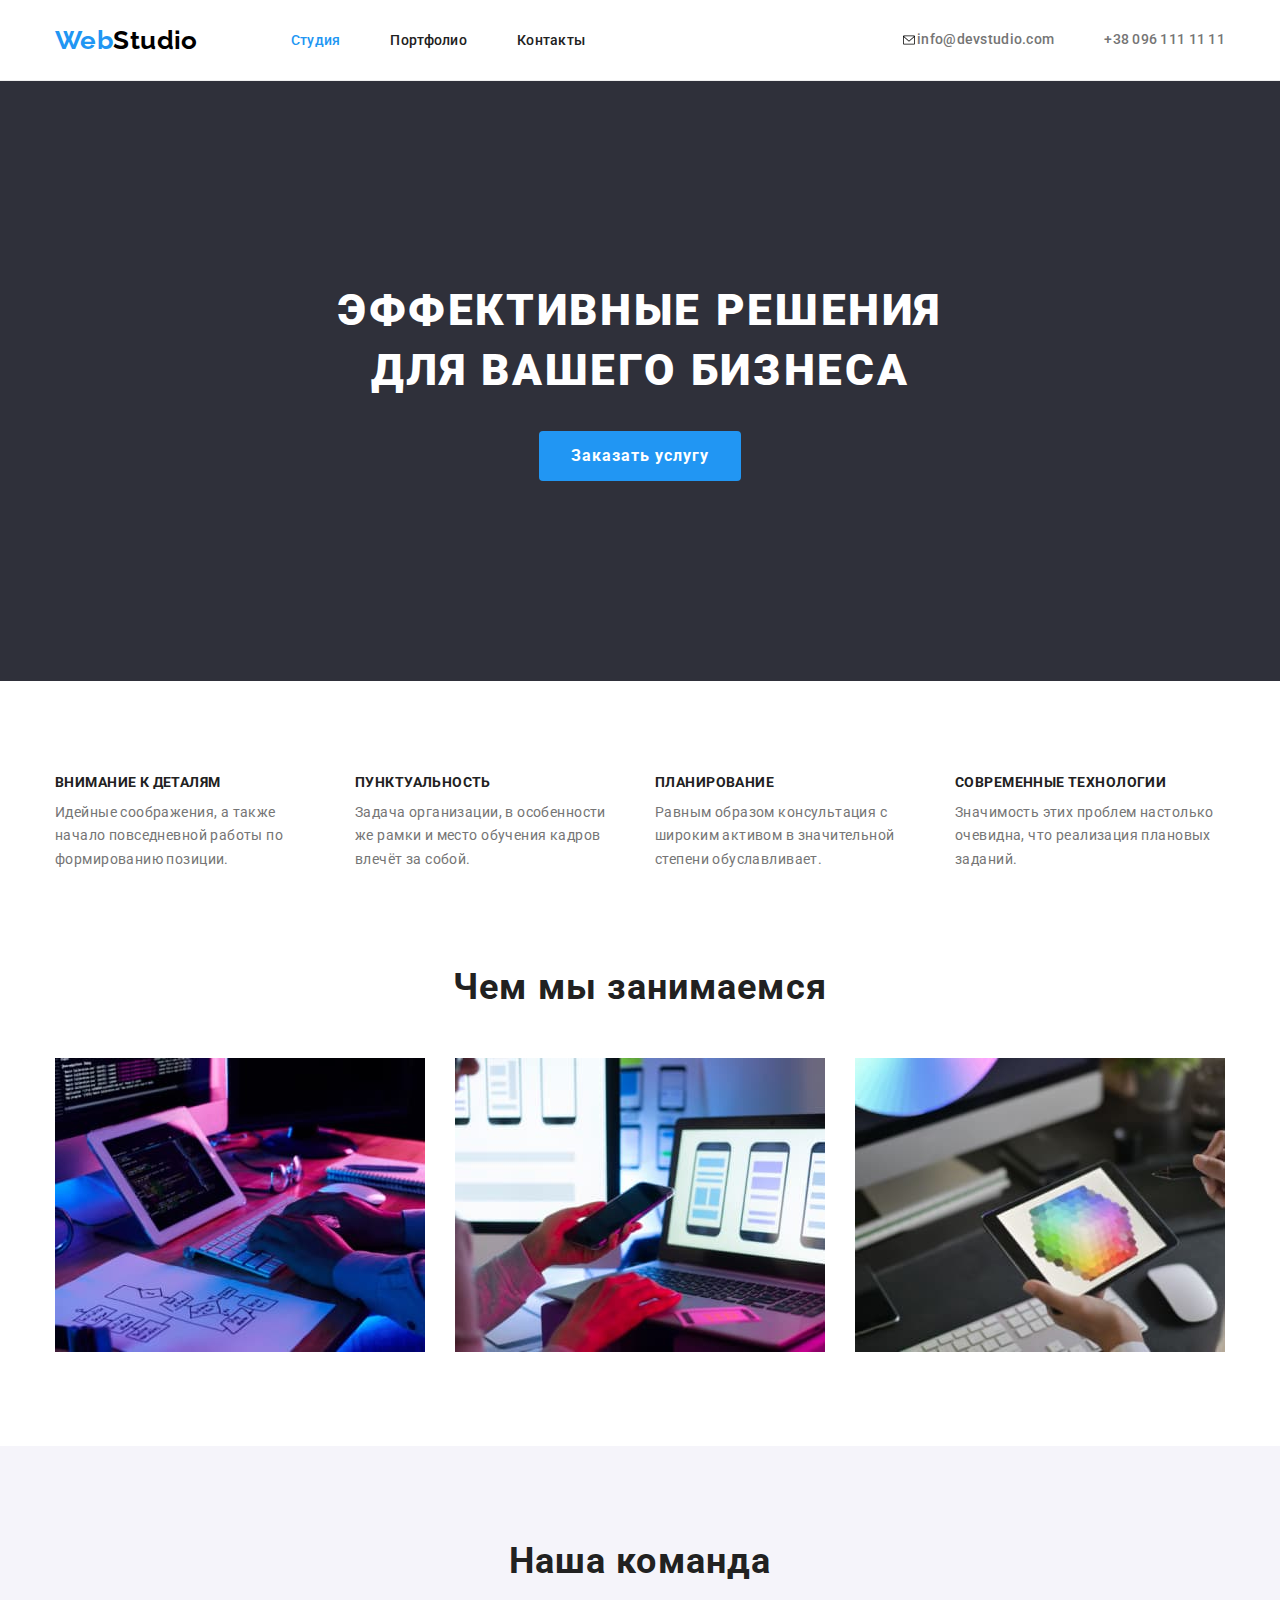
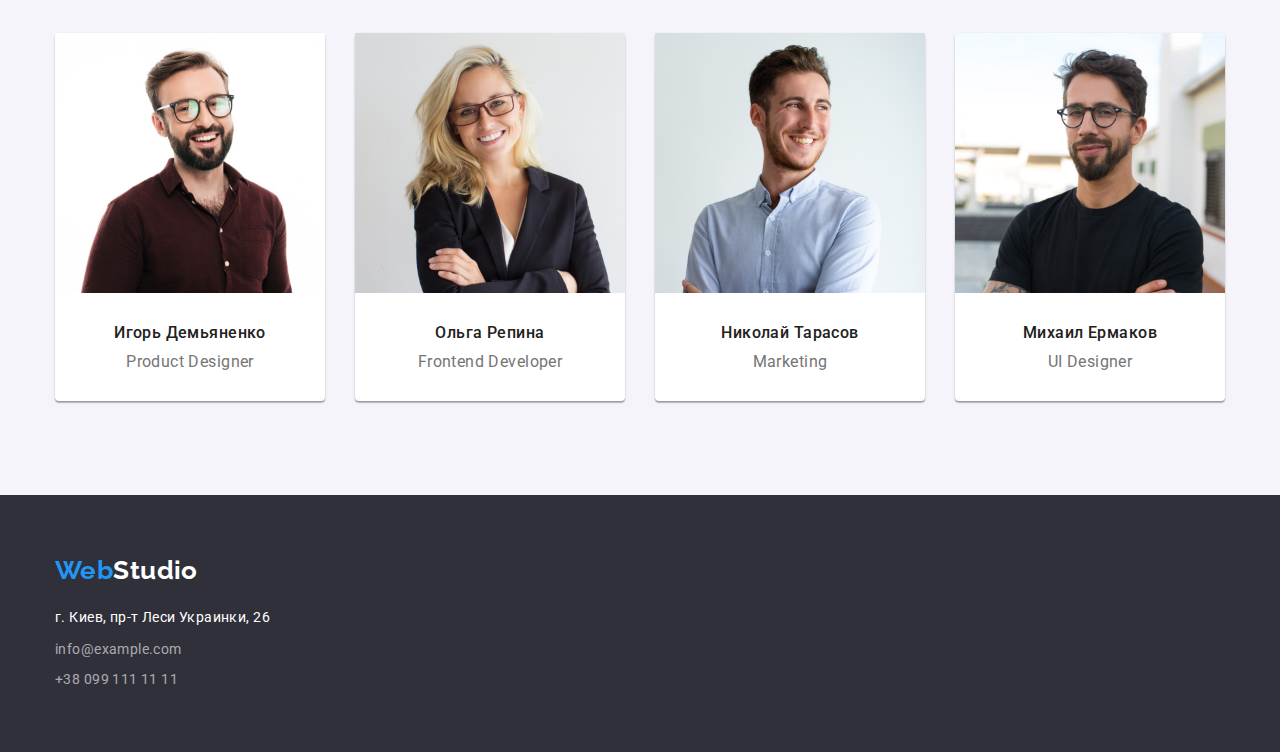
==== index.html @ db87e29a "upd sprite" ====
<!DOCTYPE html>

<!-- проверить бэкгр-колор героя - должен быть background: #C4C4C4; и оверлей перед картинкой background: rgba(47, 48, 58, 0.4); -->
<!-- TODO: features у антенны width: 70px; height: 70px; фон background: #F5F4FA; width: 270px; height: 120px; соскругленными краями border-radius: 4px; -->
<!-- TODO: выбрать методологию названий классов и поменятьих в соответствии -->
<!-- иконки центрировать как флексы -->
<!-- на ховер родителя иконка через каррент колор -->
<!-- outline-none для фокусных элементов и вместо этого тень. -->
<!-- для имжей в тумбах добавить видс и хейтс 100% и обжектфитКовер, а тумбам указывать высоту из макета -->
<!-- везде где есть width поменять на  max-width для отзывчивой верстки потом -->
<!-- если надо inline-block то юзай inline-flex -->
<!-- фон чаще всего это "имадж, норепит, кавер, центер" -->
<!-- Герою не нужен контейнет. только макс-видтх1600 -->
<!-- свг ставить через спрайт инлайн свг -->

<html lang="ru">
  <head>
    <meta charset="UTF-8" />
    <meta name="viewport" content="width=device-width, initial-scale=1.0" />
    <title>goit-markup-hw-04 Web Studio (Version 2.1)</title>

    <!-- Embeding fonts -->
    <link rel="preconnect" href="https://fonts.gstatic.com" />
    <link
      href="https://fonts.googleapis.com/css2?family=Raleway:wght@700&family=Roboto:wght@400;500;700;900&display=swap"
      rel="stylesheet"
    />

    <!--подключен сторонний нормалайз https://github.com/sindresorhus/modern-normalize/blob/main/modern-normalize.css -->
    <link rel="stylesheet" href="./css/modern-normalize.css" />

    <!-- Скрыт заголовок visually-hidden.css https://gist.github.com/luxplanjay/6f6936b1bba7afe006fa9317b07b6045 -->
    <link rel="stylesheet" href="./css/visually-hidden.css" />

    <!-- Тут файл для переменных цвета в основном... -->
    <!-- <link rel="stylesheet" href="./css/variables.css"> -->

    <!-- Основные стили -->
    <link rel="stylesheet" href="./css/styles.css" />
  </head>

  <body>
    <header>
      <div class="container">
        <nav class="nav">
          <a href="./index.html" lang="en" class="logo">
            Web<span class="logo-part">Studio</span>
          </a>
          <ul class="nav-list">
            <li class="nav-list-item">
              <a href="./index.html" class="nav-link current-page">Студия</a>
            </li>

            <li class="nav-list-item">
              <a href="./portfolio.html" class="nav-link">Портфолио</a>
            </li>

            <li class="nav-list-item">
              <a href="#contacts" class="nav-link">Контакты</a>
            </li>
          </ul>
        </nav>
        <address class="address-list">
          <a href="mailto:info@devstudio.com" lang="en" class="address-item">
            <svg class="address-icon">
              <use href="./images/sprite.svg#address-envelope"></use>
            </svg>
            info@devstudio.com
          </a>

          <a href="tel:+380961111111" class="address-item">
            +38 096 111 11 11
          </a>
        </address>
      </div>
    </header>

    <!-- <svg>
      <use href="./images/not-optimized/address-envelope.svg" width="20"></use>
    </svg> -->

    <main>
      <!--Hero section-->
      <section class="hero">
        <h1 class="hero-title uppercase">
          Эффективные решения<br />для вашего бизнеса
        </h1>
        <button class="button">Заказать услугу</button>
      </section>

      <!--features section-->
      <section class="features section">
        <div class="container">
          <!-- <div class="wrapper"> -->
          <h2 class="visually-hidden">Наши ценности</h2>
          <ul class="card-set">
            <li class="card">
              <h3 class="features-title uppercase">Внимание к деталям</h3>
              <p>
                Идейные соображения, а также начало повседневной работы по
                формированию позиции.
              </p>
            </li>

            <li class="card">
              <h3 class="features-title uppercase">Пунктуальность</h3>
              <p>
                Задача организации, в особенности же рамки и место обучения
                кадров влечёт за собой.
              </p>
            </li>

            <li class="card">
              <h3 class="features-title uppercase">Планирование</h3>
              <p>
                Равным образом консультация с широким активом в значительной
                степени обуславливает.
              </p>
            </li>

            <li class="card">
              <h3 class="features-title uppercase">Современные технологии</h3>
              <p>
                Значимость этих проблем настолько очевидна, что реализация
                плановых заданий.
              </p>
            </li>
          </ul>
          <!-- </div> -->
        </div>
      </section>
      <!-- About section -->
      <section class="about section">
        <div class="container">
          <h2 class="section-title">Чем мы занимаемся</h2>
          <ul class="card-set">
            <li class="about-card">
              <div class="card-thumb">
                <img
                  class="about-image"
                  src="./images/box-001.jpg"
                  alt="Десктопные приложения"
                  width="370"
                />
              </div>
            </li>

            <li class="about-card">
              <div class="card-thumb">
                <img
                  class="about-image"
                  src="./images/box-002.jpg"
                  alt="Мобильные приложения"
                  width="370"
                />
              </div>
            </li>

            <li class="about-card">
              <div class="card-thumb">
                <img
                  class="about-image"
                  src="./images/box-003.jpg"
                  alt="Дизайнерские решения"
                  width="370"
                />
              </div>
            </li>
          </ul>
        </div>
      </section>

      <!--team section-->
      <section class="team section">
        <div class="container">
          <h2 class="section-title">Наша команда</h2>
          <ul class="card-set">
            <li class="card-set-item">
              <a class="team-link" href="./card1.html">
                <div class="card-thumb">
                  <img
                    src="./images/card-001.jpg"
                    alt="Product Designer Игорь Демьяненко"
                    width="270"
                  />
                </div>
                <div class="card-content">
                  <h3 class="card-title">Игорь Демьяненко</h3>
                  <p class="card-item" lang="en">Product Designer</p>
                </div>
              </a>
            </li>

            <li class="card-set-item">
              <a class="team-link" href="./card2.html">
                <div class="card-thumb">
                  <img
                    src="./images/card-002.jpg"
                    alt="Frontend Developer Ольга Репина"
                    width="270"
                  />
                </div>
                <div class="card-content">
                  <h3 class="card-title">Ольга Репина</h3>
                  <p class="card-item" lang="en">Frontend Developer</p>
                </div>
              </a>
            </li>

            <li class="card-set-item">
              <a class="team-link" href="./card3.html">
                <div class="card-thumb">
                  <img
                    src="./images/card-003.jpg"
                    alt="Marketing Николай Тарасов"
                    width="270"
                  />
                </div>
                <div class="card-content">
                  <h3 class="card-title">Николай Тарасов</h3>
                  <p class="card-item" lang="en">Marketing</p>
                </div>
              </a>
            </li>

            <li class="card-set-item">
              <a class="team-link" href="./card4.html">
                <div class="card-thumb">
                  <img
                    src="./images/card-004.jpg"
                    alt="UI Designer Михаил Ермаков"
                    width="270"
                  />
                </div>
                <div class="card-content">
                  <h3 class="card-title">Михаил Ермаков</h3>
                  <p class="card-item" lang="en">UI Designer</p>
                </div>
              </a>
            </li>
          </ul>
        </div>
      </section>
    </main>

    <footer>
      <div class="container">
        <a href="./index.html" lang="en" class="logo">
          Web<span class="logo-part">Studio</span>
        </a>
        <address id="contacts" class="address-list">
          <a
            href="https://goo.gl/maps/3aquBBFfu6E2QgFt6"
            class="address-item map"
            rel="nofollow noopener noreferrer"
          >
            г. Киев, пр-т Леси Украинки, 26
          </a>

          <a href="mailto:info@example.com" lang="en" class="address-item"
            >info@example.com</a
          >
          <a href="tel:+380991111111" class="address-item">+38 099 111 11 11</a>
        </address>
      </div>
    </footer>
  </body>
</html>
---- css/visually-hidden.css ----
.visually-hidden {
  position: absolute;
  width: 1px;
  height: 1px;
  margin: -1px;
  border: 0;
  padding: 0;

  white-space: nowrap;
  clip-path: inset(100%);
  clip: rect(0 0 0 0);
  overflow: hidden;
}
---- css/styles.css ----
/* Variables */
:root {
  --accent-color: #2196f3; /* accent-color */
  --hover-background-color: #188ce8; /* bg hover for hero button */
  --secondary-color: #212121; /* text titles */
  --primary-color: #757575; /* primary-color text */
  --white-color: #ffffff; /* white-color for some text */
  --border-color: #ececec; /* border */
  --secondary-background-color: #f5f4fa; /* bg some buttons */
  --address-primary-color: rgba(255, 255, 255, 0.6); /* address-primary-color */
  --black-color: #000000; /* black-color */
  --primary-background-color: #2f303a; /* primary-background-color footer and hero */
  --card-set-gap: 30px; /* set-gap between cards for adaptive grid */
  --border-color: #eeeeee; /* Border-color for portfolio */
}

/* Transform text to uppercase */
.uppercase {
  text-transform: uppercase;
}

body {
  font-family: 'Roboto', sans-serif;
  font-weight: 400;
  font-size: 14px;
  line-height: 1.71;
  letter-spacing: 0.03em;
  background-color: var(--white-color);
  color: var(--primary-color);
}

.container {
  display: flex;
  width: 1200px; /* TODO: @width в будущем переделать под адаптив@ сделать "max-width: 1200px;" и пофиксить все что поплывет при изменении вьюпорта */
  padding-left: 15px;
  padding-right: 15px;
  margin-left: auto;
  margin-right: auto;

  /* outline: 2px dotted tomato; */
}

header .container {
  display: flex;
  align-items: center;
  justify-content: space-between;
}

header .nav {
  display: flex;
  align-items: center;
}

header {
  border-bottom: 1px solid var(--border-color);
}

/* reset margins for headings & paragraphs */
h1,
h2,
h3,
h4,
h5,
h6,
p,
ul {
  margin: 0;
  padding: 0;
}

/* adaptive grid */
.card-set {
  display: flex;
  flex-wrap: wrap;

  /* reset user agent styles */
  list-style: none;
  padding: 0;
  margin: 0;

  /* compensation for .card margins */
  margin-top: calc(-1 * var(--card-set-gap));
  margin-left: calc(-1 * var(--card-set-gap));
}

.card-set-item {
  flex-basis: calc(
    100% / 4 - var(--card-set-gap)
  ); /* "100% / 4" - where "4" is count of items in row, so every card will got 1/4 parrent width but - var(--card-set-gap)  */

  margin-top: var(--card-set-gap);
  margin-left: var(--card-set-gap);

  background-color: var(--white-color);

  /* width: 270px; */
}

/* Самая простая техника отзывчивых изображений card-thumb */
.card-thumb {
  display: block;
}

/* delletes indents for inline images */
img {
  display: block; /* убивает зазор в 1/4em строчного элемента картинки просто делая ее блочным */

  max-width: 100%;

  /* высоту для современных браузеров ставить тут не обязательно */
  height: auto;
}

.card-content {
  padding: 30px 32px;
  /* padding-bottom: 30px; */
  /* outline: 1px dotted tomato; */
}

/* Hero section */
.hero {
  display: flex;
  flex-direction: column;
  justify-content: center;
  align-items: center;

  background-color: var(--primary-background-color);
  color: var(--white-color);
}

.hero-title {
  margin-top: 200px;
  margin-bottom: 30px;

  font-weight: 900;
  font-size: 44px;
  line-height: 1.36;
  letter-spacing: 0.06em;

  /* margin-left: auto;
  margin-right: auto; */
  text-align: center;
}

.hero .button {
  display: block;

  /* margin-left: auto; */
  /* margin-right: auto; */
  margin-bottom: 200px;
  padding: 10px 32px;
  font-weight: 700;
  color: currentColor;
  font-size: 16px;
  line-height: 1.87;
  letter-spacing: 0.06em;
  background-color: var(--accent-color);
  border: none;
  text-align: center;
}

.button {
  font-weight: 500;
  color: var(--secondary-color);
  font-size: 16px;
  line-height: 1.62;
  letter-spacing: 0.03em;
  background-color: var(--secondary-background-color);
  border: none;
  padding: 6px 22px;
  border-radius: 4px;
  cursor: pointer;
}

.button:hover,
.button:focus {
  color: var(--white-color);
  background-color: var(--accent-color);
}

.hero .button:hover,
.hero .button:focus {
  background-color: var(--hover-background-color);
} /* end of Hero section */

/* Logo styles */
.logo {
  margin-right: 93px;
  font-family: 'Raleway', sans-serif;
  font-weight: 700;
  font-size: 26px;
  line-height: 1.19;

  /* letter-spacing: 0.03em; */
  color: var(--accent-color);
}

header .logo-part {
  color: var(--black-color);
}

/* nav */
.nav-list {
  display: flex;
}

.nav-list-item:not(.nav-list-item:last-child) {
  margin-right: 50px;
}

.nav-link {
  display: inline-block;
  padding-top: 32px;
  padding-bottom: 32px;

  /* font-size: 16px; */
  color: var(--secondary-color);
  font-weight: 500;
  line-height: 1.1428;
  letter-spacing: 0.02em;
}

.nav-link:hover,
.nav-link:focus {
  color: var(--accent-color);
}

.current-page {
  color: var(--accent-color);
}

.current-page:hover,
.current-page:focus {
  color: var(--hover-background-color);
}

.features-title {
  margin-bottom: 10px;
  font-size: 14px;
  line-height: 1.14;
  color: var(--secondary-color);
}

.section {
  padding-top: 94px;
  padding-bottom: 94px;
}

.section-title {
  margin-bottom: 50px;
  font-weight: 700;
  font-size: 36px;
  letter-spacing: 0.03em;
  line-height: 1.17;
  color: var(--secondary-color);
}

.team {
  background-color: var(--secondary-background-color);
}

.team .card-thumb {
  max-height: 260px;
}

.card {
  background-color: var(--white-color);
  max-width: 270px;
}

.portfolio .container {
  flex-direction: column;
}

.portfolio-item {
  background-color: var(--white-color);

  /* width: 370px; */
  flex-basis: calc(100% / 3 - var(--card-set-gap));

  margin-top: var(--card-set-gap);
  margin-left: var(--card-set-gap);

  /* border: 1px solid var(--border-color); */
}

.portfolio-title {
  margin-bottom: 4px;
  font-weight: 700;
  font-size: 18px;
  letter-spacing: 0.06em;
  line-height: 2;
  color: var(--secondary-color);
}

.portfolio-type {
  font-size: 16px;
  line-height: 1.875;
}

.portfolio-text {
  padding: 20px 24px;

  border-bottom: 1px solid var(--border-color);
  border-left: 1px solid var(--border-color);
  border-right: 1px solid var(--border-color);
}

.portfolio .card-thumb {
  max-height: 294px;
}

.team-link {
  /* padding-bottom: 30px; */

  display: block;
  box-shadow: 0px 1px 3px rgba(0, 0, 0, 0.12), 0px 1px 1px rgba(0, 0, 0, 0.14),
    0px 2px 1px rgba(0, 0, 0, 0.2);
  border-radius: 4px;
  text-align: center;
}

/* .team-link:hover,
.team-link:focus {
  box-shadow: 0px 1px 3px rgba(33, 150, 243, 0.12),
    0px 1px 1px rgba(33, 150, 243, 0.14), 0px 2px 1px rgba(33, 150, 243, 0.2);
} */

.card-title {
  /* margin-top: 30px; */

  color: var(--secondary-color);
  font-weight: 500;
  font-size: 16px;
  line-height: 1.19;
}

/* .team .card {

} */

.card-item {
  margin-top: 10px;

  color: var(--primary-color);
  font-size: 16px;
  line-height: 1.19;
} /* end of main section */

footer .logo-part {
  color: var(--white-color);
} /* end of Logo styles */

footer .logo {
  margin-right: 0;
  margin-bottom: 20px;
}

footer {
  padding-top: 60px;
  padding-bottom: 60px;
  background-color: var(--primary-background-color);
}

footer > .container {
  display: flex;
  flex-direction: column;
  justify-content: flex-start;
  align-items: flex-start;
}

footer .address-item {
  margin-right: 0;
  color: var(--address-primary-color);
  font-weight: 400;
  line-height: 1.71;
  letter-spacing: 0.03em;
}

footer .address-item:not(:last-child, .map) {
  margin-bottom: 6px;

  /* background-color: red; */
}

footer .address-list {
  flex-direction: column;
}

.address-item.map {
  margin-bottom: 9px;
  color: var(--white-color);
}

.address-item {
  display: flex;
  font-weight: 500;
  font-size: 14px;
  line-height: 1.14;
  letter-spacing: 0.02em;
  color: var(--primary-color);
  margin-right: 50px;
  align-items: center;
}

.address-item:last-child {
  margin-right: 0;
}

.address-item:hover,
.address-item:focus {
  color: var(--accent-color);
}

.address-list {
  display: flex;
  justify-content: flex-start;
  align-items: flex-start;
}

.address-icon {
  height: 12px;
  width: 16px;
}

/* header .address-item::before {
  content: '';
  width: 10px;
  height: 10px;
  margin-right: 1px;
  justify-content: center;
  align-items: center;
  text-align: center;
  background-color: currentColor;
} */

.about.section {
  padding-top: 0;
}

.about > .container {
  display: flex;
  flex-direction: column;
  justify-content: flex-start;
  align-items: center;
}

.about-card {
  flex-basis: calc(100% / 3 - var(--card-set-gap));

  margin-top: var(--card-set-gap);
  margin-left: var(--card-set-gap);
}

.about .card-thumb {
  max-height: 294px;
}

.team > .container {
  display: flex;
  flex-direction: column;
  justify-content: flex-start;
  align-items: center;
}

.filter-set {
  display: flex;

  /* margin-left: auto;
  margin-right: auto; */
  justify-content: center;
  margin-bottom: 50px;
}

.filter-item:not(:last-child) {
  margin-right: 8px;

  /* flex-basis: calc(100% / 3 - var(--card-set-gap));

  margin-top: var(--card-set-gap);
  margin-left: var(--card-set-gap); */
}

/* .wrapper {
  display: flex;
  margin-left: auto;
  margin-right: auto;
  justify-content: center;
  align-items: center;
  outline: 1px solid teal;
} */

.features .card {
  flex-basis: calc(100% / 4 - var(--card-set-gap));

  margin-top: var(--card-set-gap);
  margin-left: var(--card-set-gap);
}
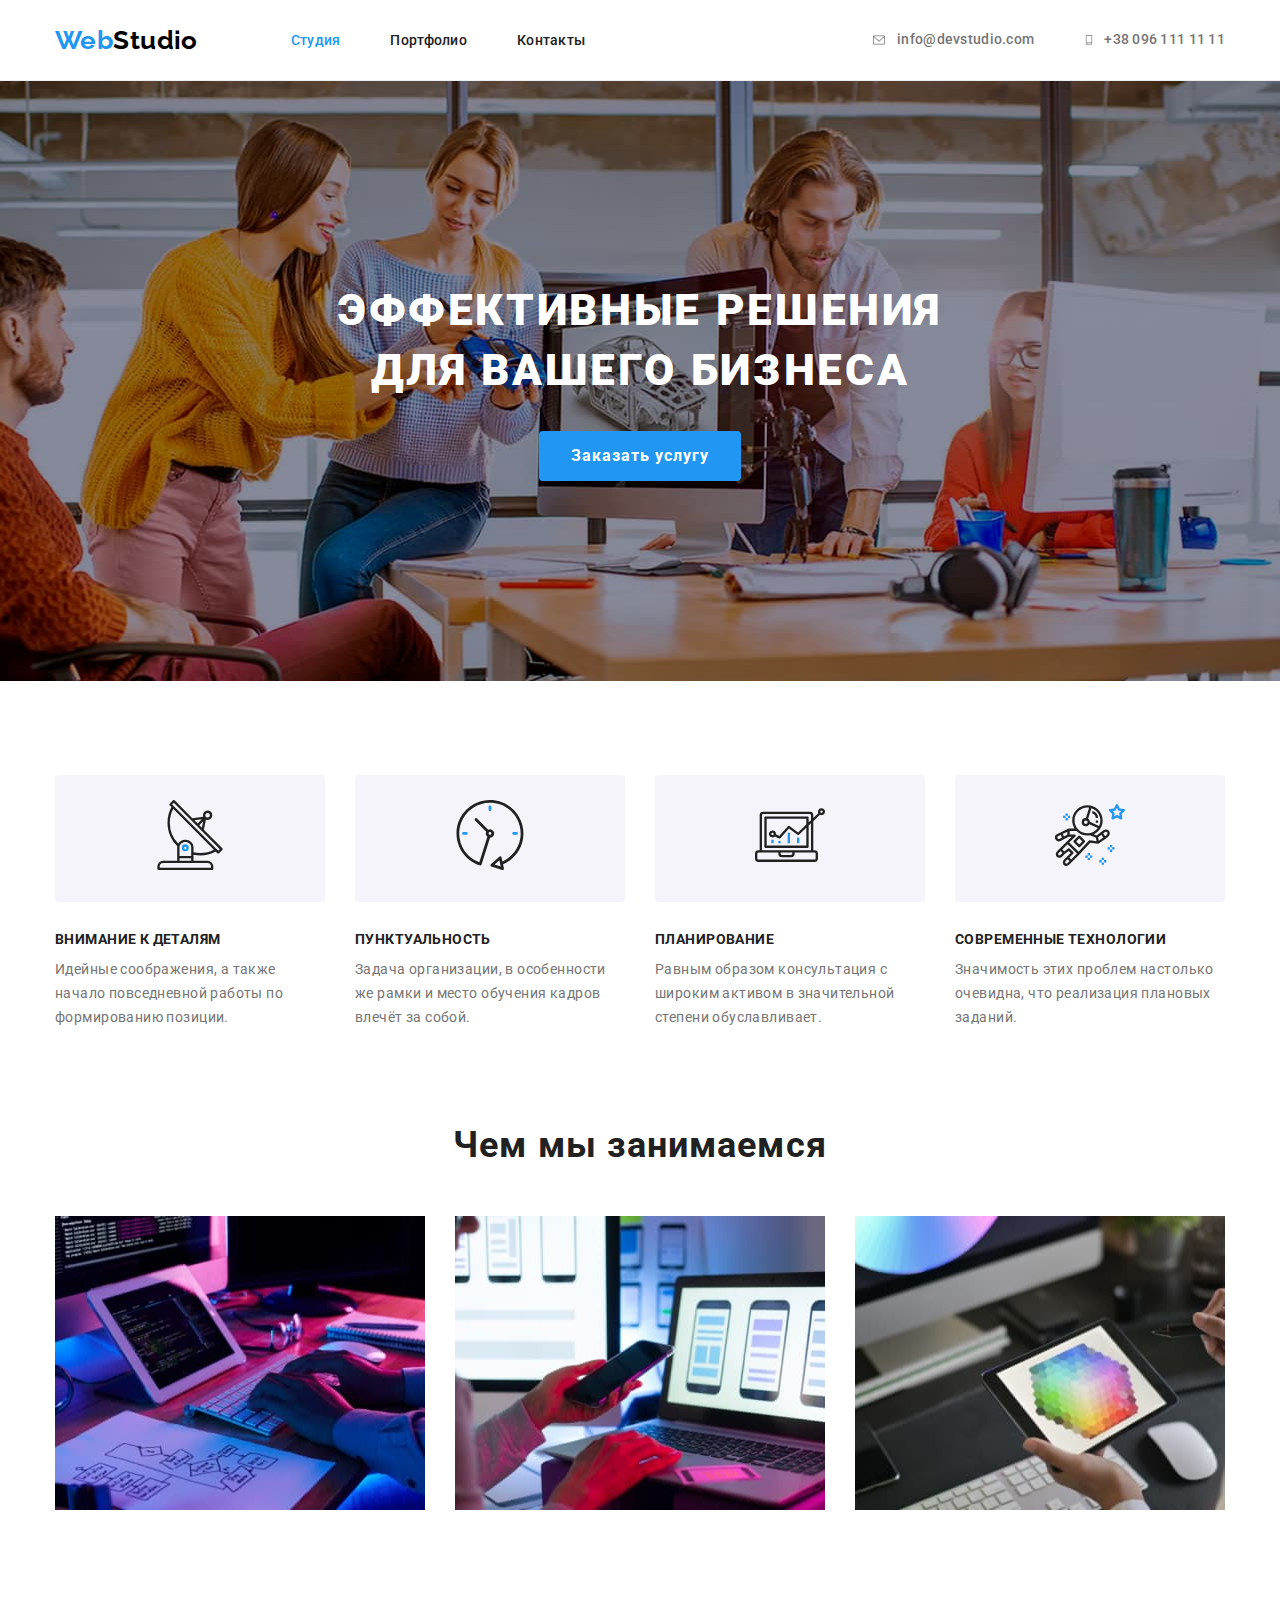
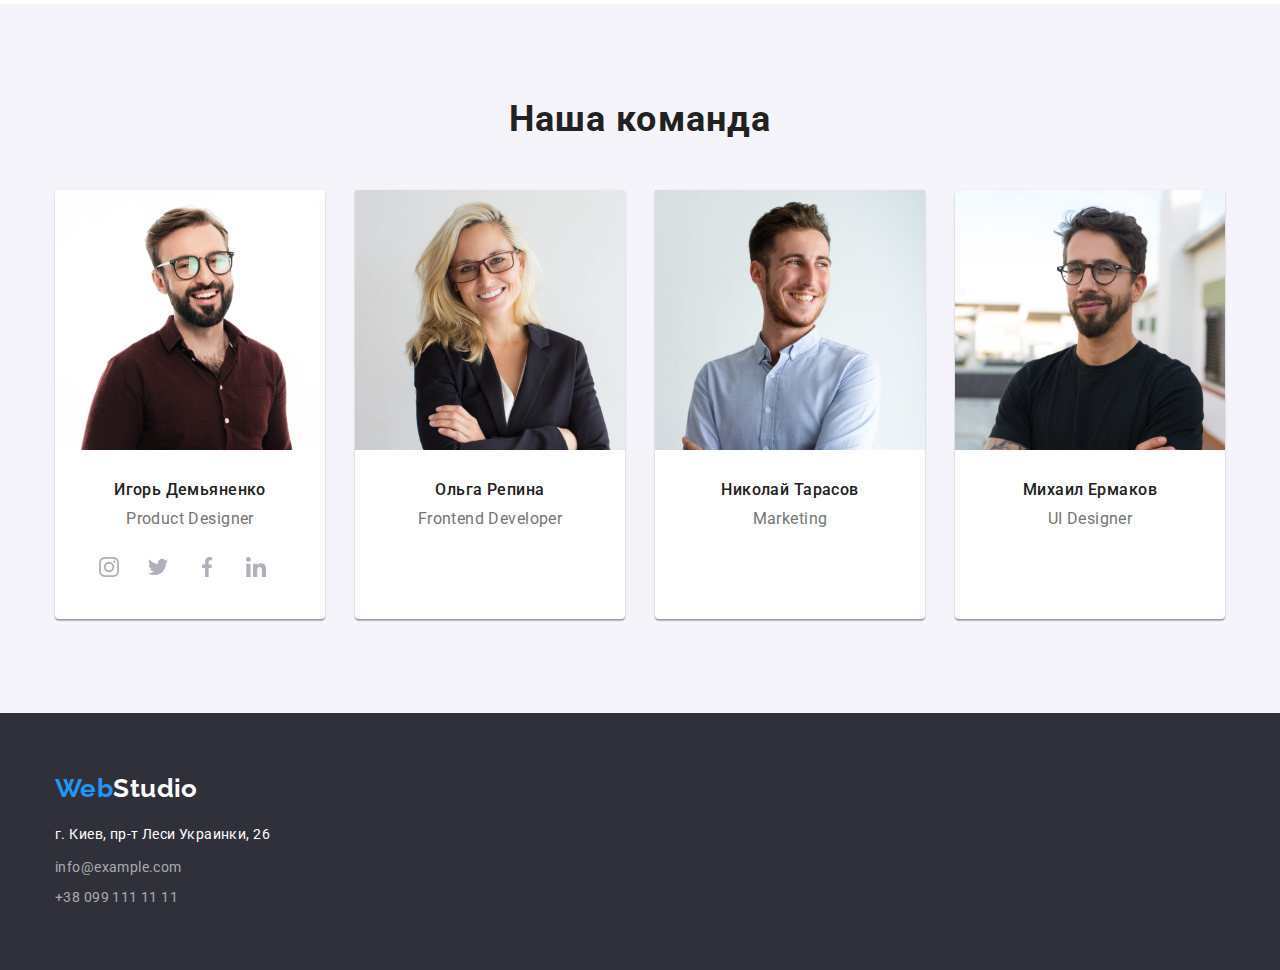
==== commit aea05d28: "working on socials..." ====
--- a/index.html
+++ b/index.html
@@ -62,13 +62,17 @@
         </nav>
         <address class="address-list">
           <a href="mailto:info@devstudio.com" lang="en" class="address-item">
-            <svg class="address-icon">
+            <svg class="address-icon" height="12" width="16">
               <use href="./images/sprite.svg#address-envelope"></use>
             </svg>
             info@devstudio.com
           </a>
 
           <a href="tel:+380961111111" class="address-item">
+            <!-- TODO: fix this -->
+            <svg class="address-icon" height="16" width="10">
+              <use href="./images/sprite.svg#address-smartphone"></use>
+            </svg>
             +38 096 111 11 11
           </a>
         </address>
@@ -95,6 +99,11 @@
           <h2 class="visually-hidden">Наши ценности</h2>
           <ul class="card-set">
             <li class="card">
+              <div class="card-thumb">
+                <svg class="features-icon" height="70" width="70">
+                  <use href="./images/sprite.svg#features-antenna-1"></use>
+                </svg>
+              </div>
               <h3 class="features-title uppercase">Внимание к деталям</h3>
               <p>
                 Идейные соображения, а также начало повседневной работы по
@@ -103,6 +112,11 @@
             </li>
 
             <li class="card">
+              <div class="card-thumb">
+                <svg class="features-icon" height="70" width="70">
+                  <use href="./images/sprite.svg#features-clock-2"></use>
+                </svg>
+              </div>
               <h3 class="features-title uppercase">Пунктуальность</h3>
               <p>
                 Задача организации, в особенности же рамки и место обучения
@@ -111,6 +125,11 @@
             </li>
 
             <li class="card">
+              <div class="card-thumb">
+                <svg class="features-icon" height="70" width="70">
+                  <use href="./images/sprite.svg#features-diagram-3"></use>
+                </svg>
+              </div>
               <h3 class="features-title uppercase">Планирование</h3>
               <p>
                 Равным образом консультация с широким активом в значительной
@@ -119,6 +138,11 @@
             </li>
 
             <li class="card">
+              <div class="card-thumb">
+                <svg class="features-icon" height="70" width="70">
+                  <use href="./images/sprite.svg#features-astronaut-4"></use>
+                </svg>
+              </div>
               <h3 class="features-title uppercase">Современные технологии</h3>
               <p>
                 Значимость этих проблем настолько очевидна, что реализация
@@ -176,19 +200,56 @@
           <h2 class="section-title">Наша команда</h2>
           <ul class="card-set">
             <li class="card-set-item">
-              <a class="team-link" href="./card1.html">
-                <div class="card-thumb">
-                  <img
-                    src="./images/card-001.jpg"
-                    alt="Product Designer Игорь Демьяненко"
-                    width="270"
-                  />
-                </div>
-                <div class="card-content">
-                  <h3 class="card-title">Игорь Демьяненко</h3>
-                  <p class="card-item" lang="en">Product Designer</p>
-                </div>
-              </a>
+              <div class="card-thumb">
+                <img
+                  src="./images/card-001.jpg"
+                  alt="Product Designer Игорь Демьяненко"
+                  width="270"
+                />
+              </div>
+              <div class="card-content">
+                <h3 class="card-title">Игорь Демьяненко</h3>
+                <p class="card-item" lang="en">Product Designer</p>
+                <ul class="social-links">
+                  <li class="social-links-item">
+                    <a class="social-link instagram" href="#">
+                      <svg class="features-icon" height="20" width="20">
+                        <use
+                          href="./images/sprite.svg#social-instagram-1"
+                        ></use>
+                      </svg>
+                    </a>
+                  </li>
+
+                  <li class="social-links-item">
+                    <a class="social-link twitter" href="#">
+                      <svg class="features-icon" height="20" width="20">
+                        <use href="./images/sprite.svg#social-twitter-2"></use>
+                      </svg>
+                    </a>
+                  </li>
+
+                  <li class="social-links-item">
+                    <a class="social-link facebook" href="#">
+                      <svg class="features-icon" height="20" width="20">
+                        <use href="./images/sprite.svg#social-facebook-3"></use>
+                      </svg>
+                    </a>
+                  </li>
+
+                  <li class="social-links-item">
+                    <a class="social-link linkedin" href="#">
+                      <svg class="features-icon" height="20" width="20">
+                        <use href="./images/sprite.svg#social-linkedin-4"></use>
+                      </svg>
+                    </a>
+                  </li>
+
+                  <li class=""></li>
+                  <li class=""></li>
+                  <li class=""></li>
+                </ul>
+              </div>
             </li>
 
             <li class="card-set-item">
--- a/css/styles.css
+++ b/css/styles.css
@@ -12,6 +12,7 @@
   --primary-background-color: #2f303a; /* primary-background-color footer and hero */
   --card-set-gap: 30px; /* set-gap between cards for adaptive grid */
   --border-color: #eeeeee; /* Border-color for portfolio */
+  --social-link-color: #afb1b8; /* social-link color */
 }
 
 /* Transform text to uppercase */
@@ -91,6 +92,11 @@
   margin-top: var(--card-set-gap);
   margin-left: var(--card-set-gap);
 
+  box-shadow: 0px 1px 3px rgba(0, 0, 0, 0.12), 0px 1px 1px rgba(0, 0, 0, 0.14),
+    0px 2px 1px rgba(0, 0, 0, 0.2);
+  border-radius: 4px;
+  text-align: center;
+
   background-color: var(--white-color);
 
   /* width: 270px; */
@@ -113,6 +119,8 @@
 
 .card-content {
   padding: 30px 32px;
+  text-align: center;
+
   /* padding-bottom: 30px; */
   /* outline: 1px dotted tomato; */
 }
@@ -124,7 +132,18 @@
   justify-content: center;
   align-items: center;
 
+  /* width: 1600px; */
+
+  max-width: 1600px;
+  margin-left: auto;
+  margin-right: auto;
+
   background-color: var(--primary-background-color);
+  background-image: url(../images/hero.jpg);
+  background-repeat: no-repeat;
+  background-size: cover;
+  background-position: center;
+
   color: var(--white-color);
 }
 
@@ -310,22 +329,6 @@
   max-height: 294px;
 }
 
-.team-link {
-  /* padding-bottom: 30px; */
-
-  display: block;
-  box-shadow: 0px 1px 3px rgba(0, 0, 0, 0.12), 0px 1px 1px rgba(0, 0, 0, 0.14),
-    0px 2px 1px rgba(0, 0, 0, 0.2);
-  border-radius: 4px;
-  text-align: center;
-}
-
-/* .team-link:hover,
-.team-link:focus {
-  box-shadow: 0px 1px 3px rgba(33, 150, 243, 0.12),
-    0px 1px 1px rgba(33, 150, 243, 0.14), 0px 2px 1px rgba(33, 150, 243, 0.2);
-} */
-
 .card-title {
   /* margin-top: 30px; */
 
@@ -418,9 +421,10 @@
   align-items: flex-start;
 }
 
+/* TODO: fix this */
 .address-icon {
-  height: 12px;
-  width: 16px;
+  margin-right: 10px;
+  fill: currentColor;
 }
 
 /* header .address-item::before {
@@ -496,3 +500,34 @@
   margin-top: var(--card-set-gap);
   margin-left: var(--card-set-gap);
 }
+
+.features .card-thumb {
+  margin-bottom: 30px;
+  padding: 25px 100px;
+  text-align: center;
+
+  border-radius: 4px;
+  background-color: var(--secondary-background-color);
+}
+
+.social-links {
+  display: flex;
+  margin-top: 16px;
+  justify-content: space-between;
+}
+
+.social-link {
+  display: flex;
+  width: 44px;
+  height: 44px;
+  justify-content: center;
+  align-items: center;
+  border-radius: 50%;
+  fill: var(--social-link-color);
+}
+
+.social-link:hover,
+.social-link:focus {
+  background-color: var(--accent-color);
+  fill: var(--white-color);
+}
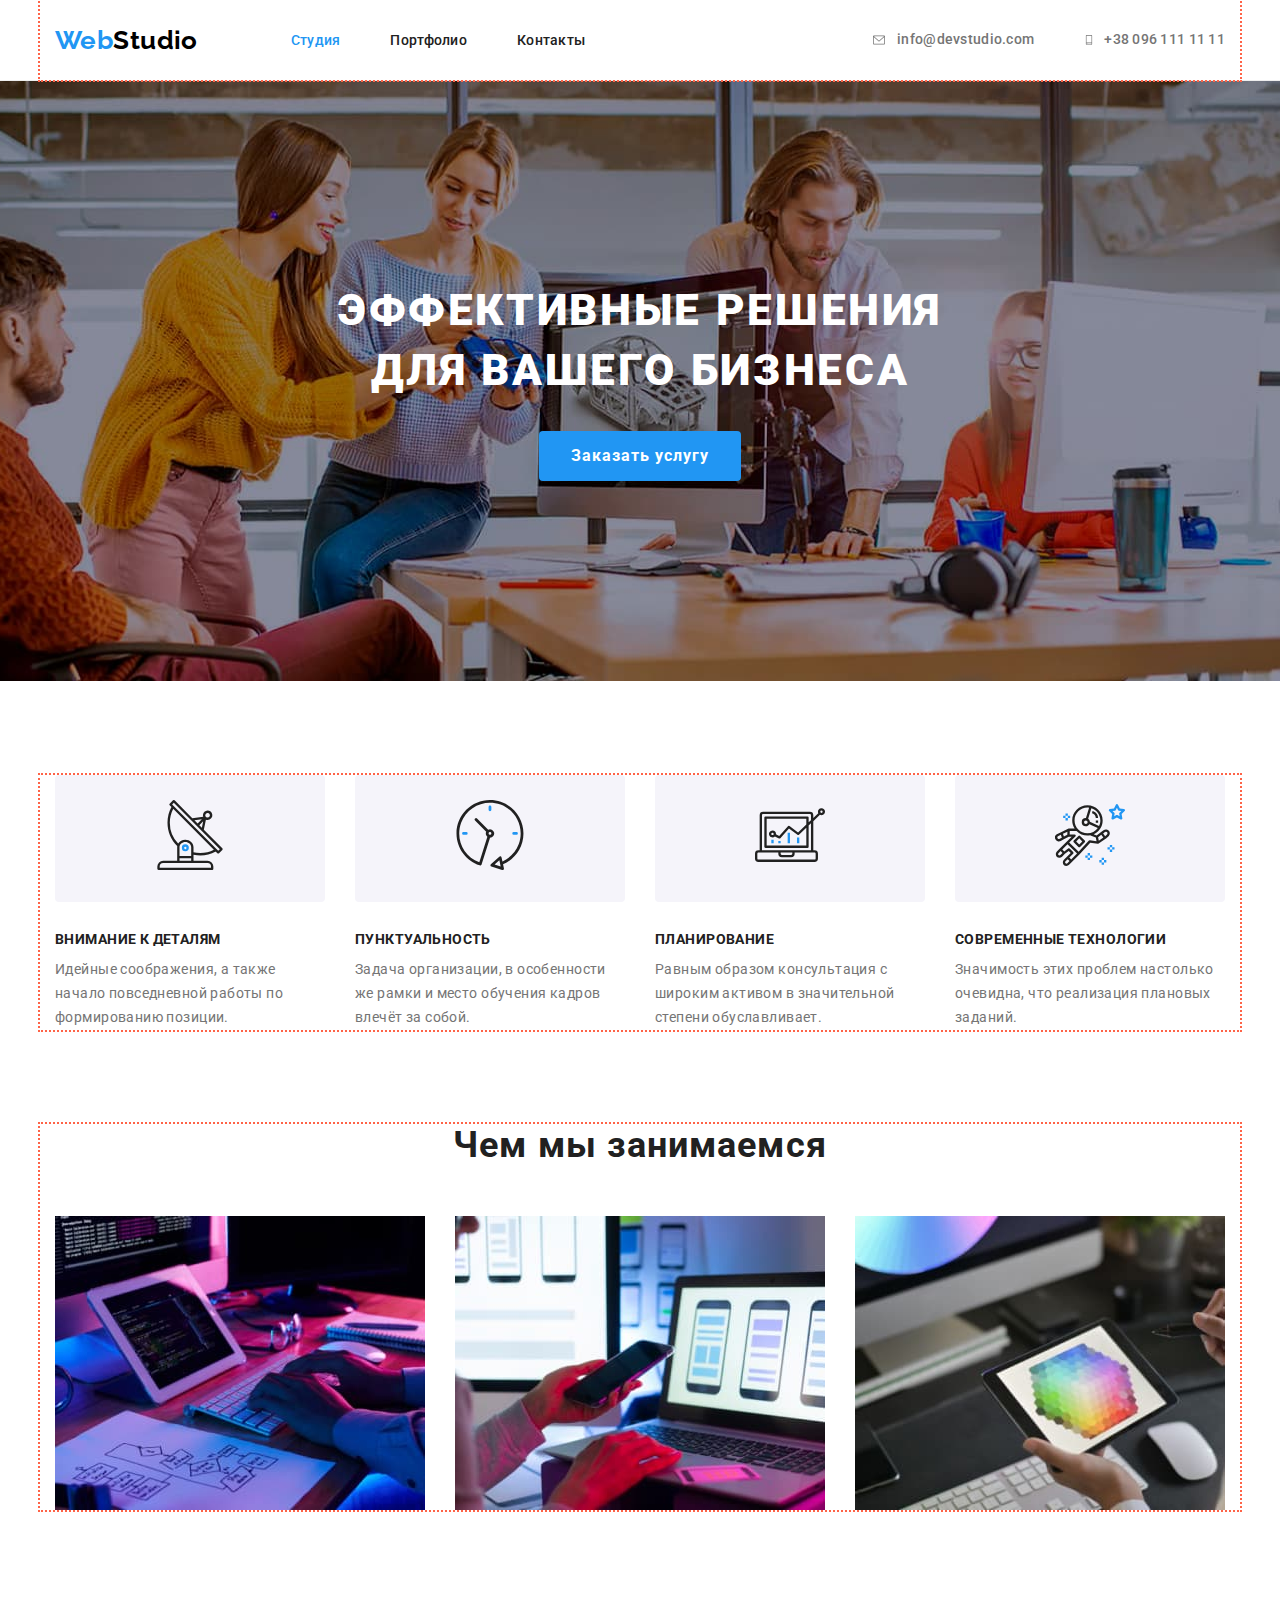
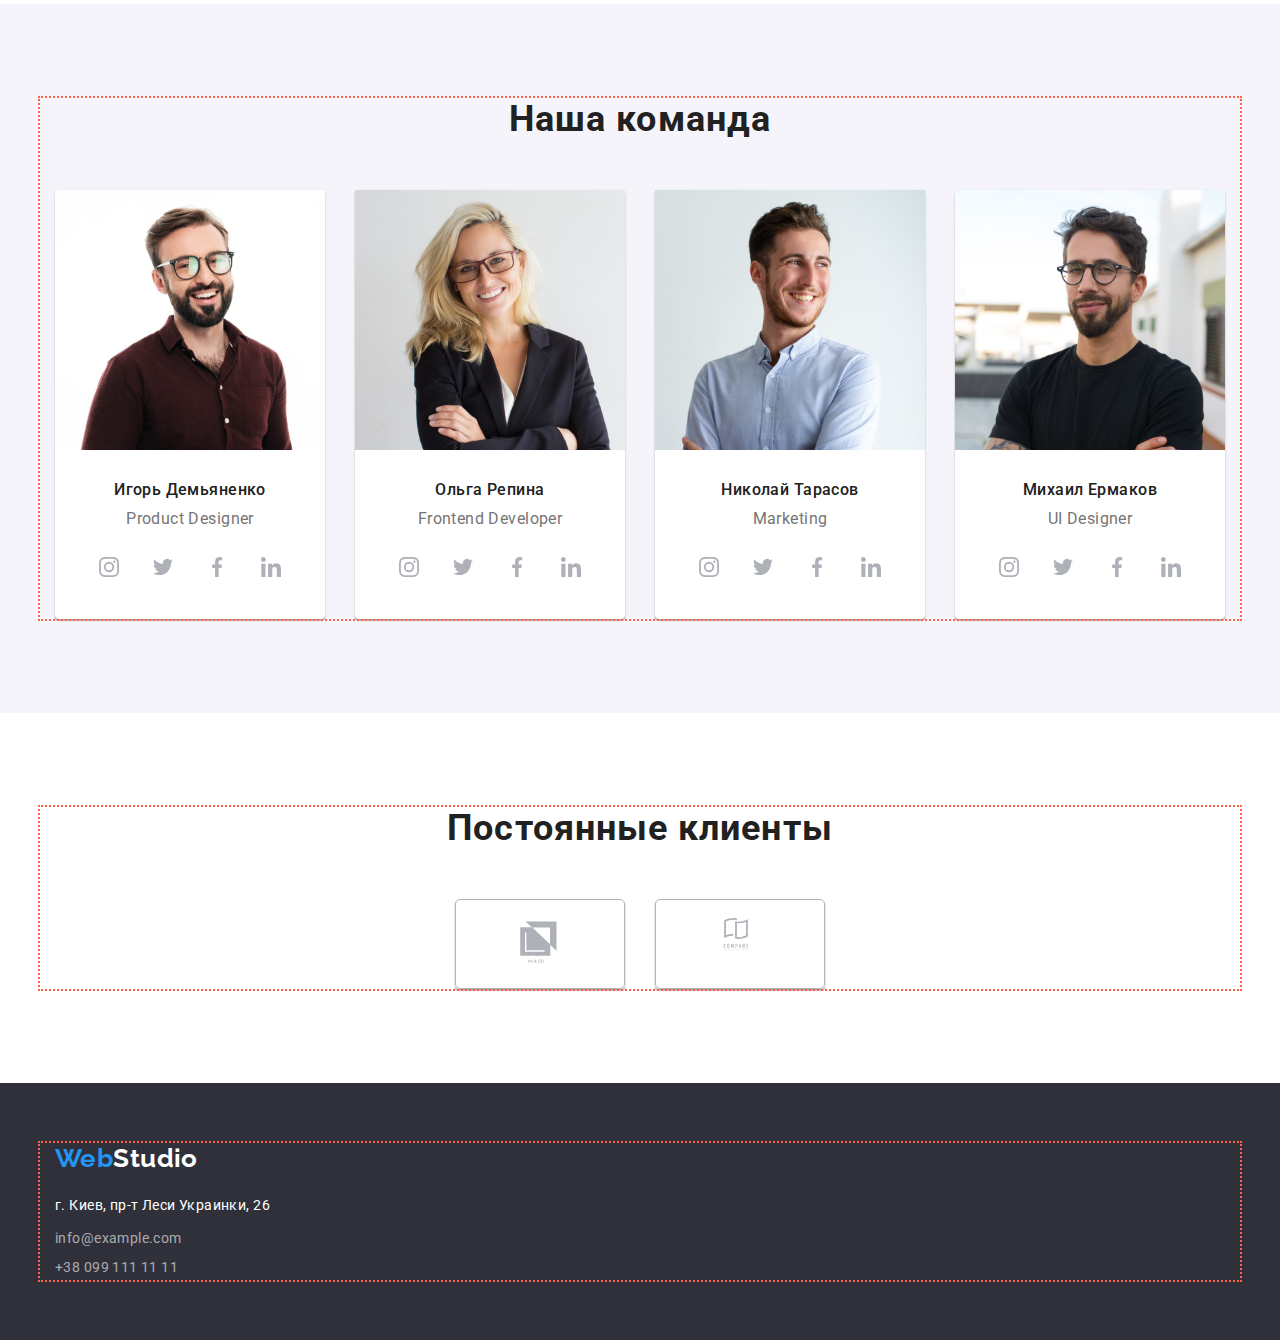
==== commit dd7dffa5: "<!-- TODO: fix client logo and do footer sociass -" ====
--- a/index.html
+++ b/index.html
@@ -244,59 +244,178 @@
                       </svg>
                     </a>
                   </li>
-
-                  <li class=""></li>
-                  <li class=""></li>
-                  <li class=""></li>
                 </ul>
               </div>
             </li>
 
             <li class="card-set-item">
-              <a class="team-link" href="./card2.html">
-                <div class="card-thumb">
-                  <img
-                    src="./images/card-002.jpg"
-                    alt="Frontend Developer Ольга Репина"
-                    width="270"
-                  />
-                </div>
-                <div class="card-content">
-                  <h3 class="card-title">Ольга Репина</h3>
-                  <p class="card-item" lang="en">Frontend Developer</p>
-                </div>
+              <div class="card-thumb">
+                <img
+                  src="./images/card-002.jpg"
+                  alt="Frontend Developer Ольга Репина"
+                  width="270"
+                />
+              </div>
+              <div class="card-content">
+                <h3 class="card-title">Ольга Репина</h3>
+                <p class="card-item" lang="en">Frontend Developer</p>
+                <ul class="social-links">
+                  <li class="social-links-item">
+                    <a class="social-link instagram" href="#">
+                      <svg class="features-icon" height="20" width="20">
+                        <use
+                          href="./images/sprite.svg#social-instagram-1"
+                        ></use>
+                      </svg>
+                    </a>
+                  </li>
+
+                  <li class="social-links-item">
+                    <a class="social-link twitter" href="#">
+                      <svg class="features-icon" height="20" width="20">
+                        <use href="./images/sprite.svg#social-twitter-2"></use>
+                      </svg>
+                    </a>
+                  </li>
+
+                  <li class="social-links-item">
+                    <a class="social-link facebook" href="#">
+                      <svg class="features-icon" height="20" width="20">
+                        <use href="./images/sprite.svg#social-facebook-3"></use>
+                      </svg>
+                    </a>
+                  </li>
+
+                  <li class="social-links-item">
+                    <a class="social-link linkedin" href="#">
+                      <svg class="features-icon" height="20" width="20">
+                        <use href="./images/sprite.svg#social-linkedin-4"></use>
+                      </svg>
+                    </a>
+                  </li>
+                </ul>
+              </div>
+            </li>
+
+            <li class="card-set-item">
+              <div class="card-thumb">
+                <img
+                  src="./images/card-003.jpg"
+                  alt="Marketing Николай Тарасов"
+                  width="270"
+                />
+              </div>
+              <div class="card-content">
+                <h3 class="card-title">Николай Тарасов</h3>
+                <p class="card-item" lang="en">Marketing</p>
+                <ul class="social-links">
+                  <li class="social-links-item">
+                    <a class="social-link instagram" href="#">
+                      <svg class="features-icon" height="20" width="20">
+                        <use
+                          href="./images/sprite.svg#social-instagram-1"
+                        ></use>
+                      </svg>
+                    </a>
+                  </li>
+
+                  <li class="social-links-item">
+                    <a class="social-link twitter" href="#">
+                      <svg class="features-icon" height="20" width="20">
+                        <use href="./images/sprite.svg#social-twitter-2"></use>
+                      </svg>
+                    </a>
+                  </li>
+
+                  <li class="social-links-item">
+                    <a class="social-link facebook" href="#">
+                      <svg class="features-icon" height="20" width="20">
+                        <use href="./images/sprite.svg#social-facebook-3"></use>
+                      </svg>
+                    </a>
+                  </li>
+
+                  <li class="social-links-item">
+                    <a class="social-link linkedin" href="#">
+                      <svg class="features-icon" height="20" width="20">
+                        <use href="./images/sprite.svg#social-linkedin-4"></use>
+                      </svg>
+                    </a>
+                  </li>
+                </ul>
+              </div>
+            </li>
+
+            <li class="card-set-item">
+              <div class="card-thumb">
+                <img
+                  src="./images/card-004.jpg"
+                  alt="UI Designer Михаил Ермаков"
+                  width="270"
+                />
+              </div>
+              <div class="card-content">
+                <h3 class="card-title">Михаил Ермаков</h3>
+                <p class="card-item" lang="en">UI Designer</p>
+                <ul class="social-links">
+                  <li class="social-links-item">
+                    <a class="social-link instagram" href="#">
+                      <svg class="features-icon" height="20" width="20">
+                        <use
+                          href="./images/sprite.svg#social-instagram-1"
+                        ></use>
+                      </svg>
+                    </a>
+                  </li>
+
+                  <li class="social-links-item">
+                    <a class="social-link twitter" href="#">
+                      <svg class="features-icon" height="20" width="20">
+                        <use href="./images/sprite.svg#social-twitter-2"></use>
+                      </svg>
+                    </a>
+                  </li>
+
+                  <li class="social-links-item">
+                    <a class="social-link facebook" href="#">
+                      <svg class="features-icon" height="20" width="20">
+                        <use href="./images/sprite.svg#social-facebook-3"></use>
+                      </svg>
+                    </a>
+                  </li>
+
+                  <li class="social-links-item">
+                    <a class="social-link linkedin" href="#">
+                      <svg class="features-icon" height="20" width="20">
+                        <use href="./images/sprite.svg#social-linkedin-4"></use>
+                      </svg>
+                    </a>
+                  </li>
+                </ul>
+              </div>
+            </li>
+          </ul>
+        </div>
+      </section>
+
+      <!--clients section-->
+      <section class="clients section">
+        <div class="container">
+          <h2 class="section-title">Постоянные клиенты</h2>
+          <ul class="card-set">
+            <li class="card-set-item">
+              <a class="client-link" href="#">
+                <svg class="features-icon" height="49.23" width="44.27">
+                  <use href="./images/sprite.svg#client-logo-1"></use>
+                </svg>
               </a>
             </li>
-
-            <li class="card-set-item">
-              <a class="team-link" href="./card3.html">
-                <div class="card-thumb">
-                  <img
-                    src="./images/card-003.jpg"
-                    alt="Marketing Николай Тарасов"
-                    width="270"
-                  />
-                </div>
-                <div class="card-content">
-                  <h3 class="card-title">Николай Тарасов</h3>
-                  <p class="card-item" lang="en">Marketing</p>
-                </div>
-              </a>
-            </li>
-
-            <li class="card-set-item">
-              <a class="team-link" href="./card4.html">
-                <div class="card-thumb">
-                  <img
-                    src="./images/card-004.jpg"
-                    alt="UI Designer Михаил Ермаков"
-                    width="270"
-                  />
-                </div>
-                <div class="card-content">
-                  <h3 class="card-title">Михаил Ермаков</h3>
-                  <p class="card-item" lang="en">UI Designer</p>
-                </div>
+            <!-- TODO: fix client logo and do footer sociass -->
+            <li class="card-set-item">
+              <a class="client-link" href="#">
+                <svg class="features-icon" height="52" width="40">
+                  <use href="./images/sprite.svg#client-logo-2"></use>
+                </svg>
               </a>
             </li>
           </ul>
--- a/css/styles.css
+++ b/css/styles.css
@@ -38,7 +38,7 @@
   margin-left: auto;
   margin-right: auto;
 
-  /* outline: 2px dotted tomato; */
+  outline: 2px dotted tomato;
 }
 
 header .container {
@@ -531,3 +531,25 @@
   background-color: var(--accent-color);
   fill: var(--white-color);
 }
+
+.clients .container {
+  flex-direction: column;
+  align-items: center;
+}
+
+.client-link {
+  display: flex;
+  width: 170px;
+  height: 90px;
+  justify-content: center;
+  align-items: center;
+  border: 1px solid var(--social-link-color);
+  border-radius: 5px;
+  fill: var(--social-link-color);
+}
+
+.client-link:hover,
+.client-link:focus {
+  border-color: var(--accent-color);
+  fill: var(--accent-color);
+}
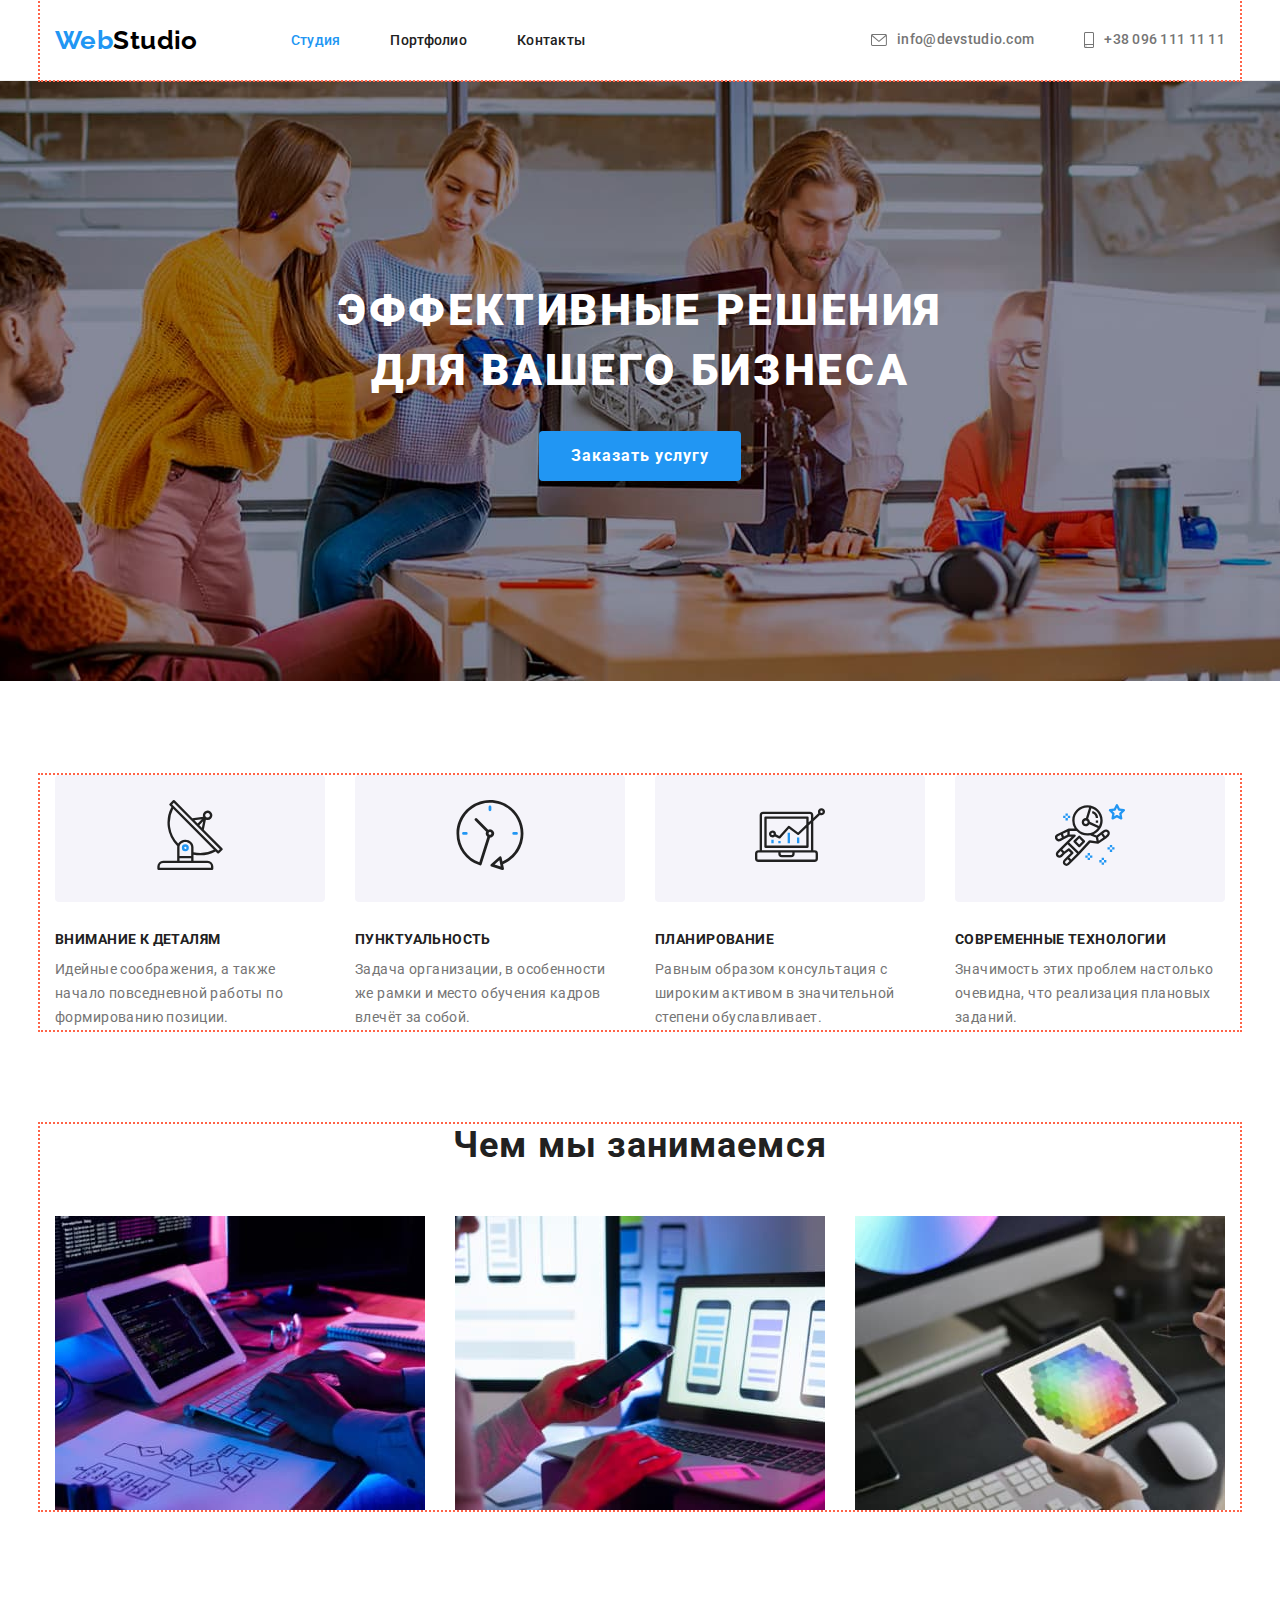
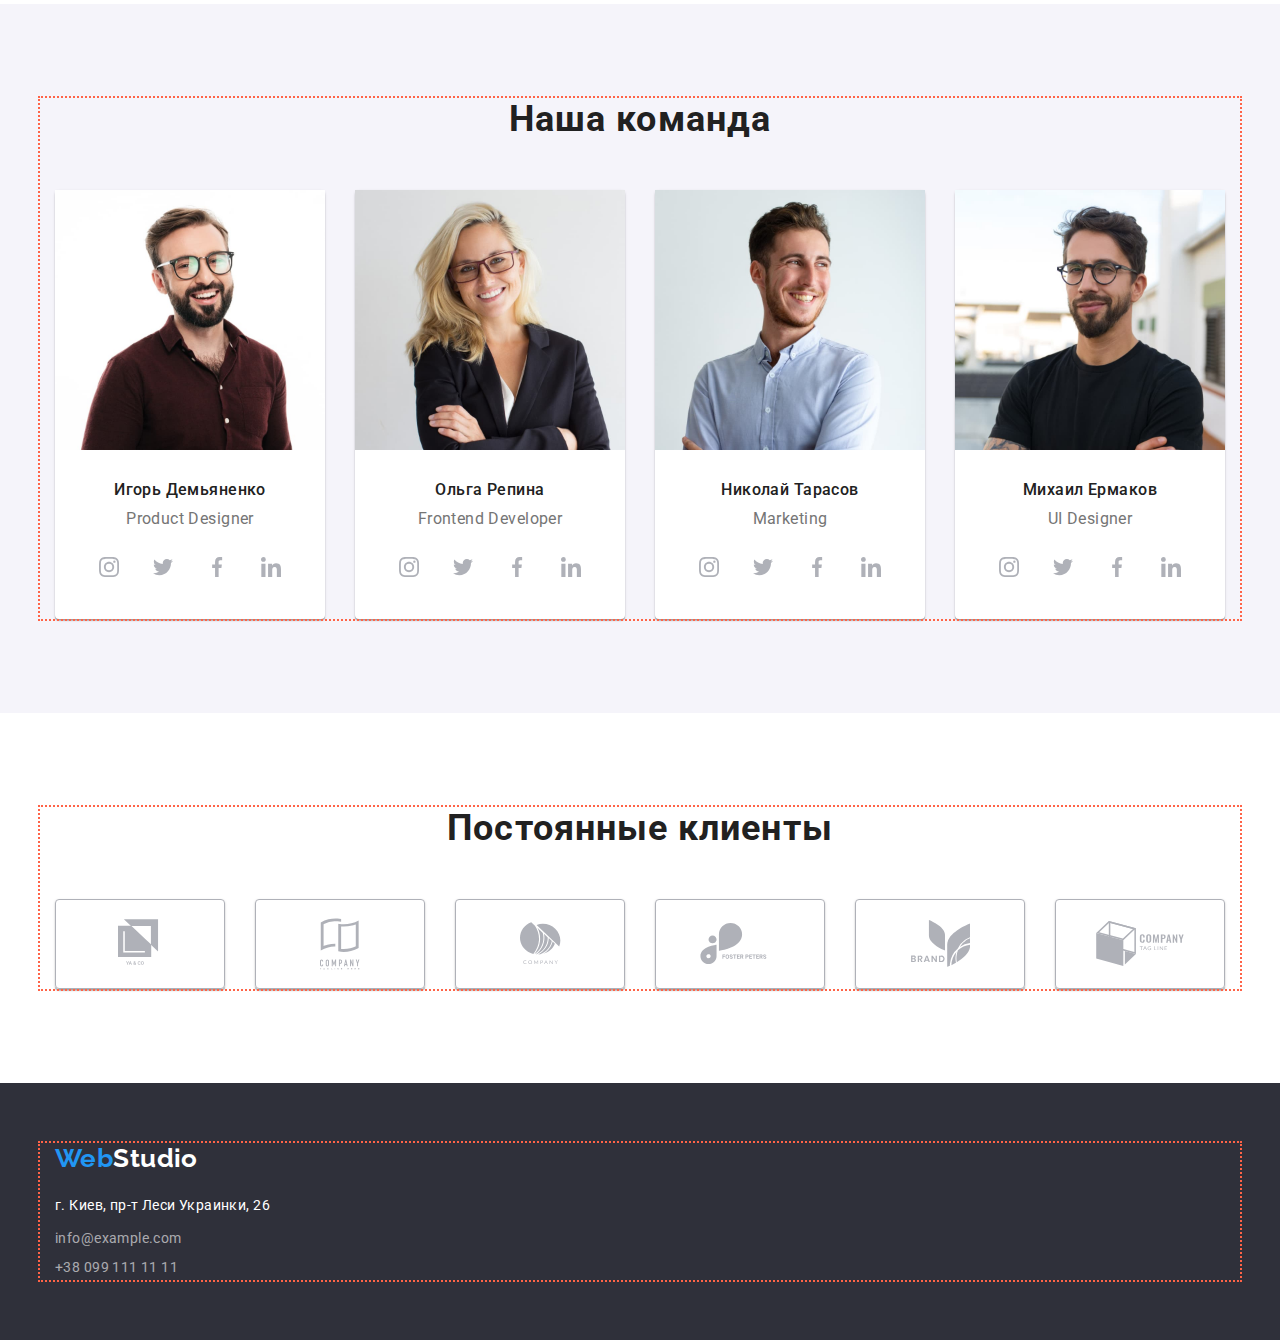
==== commit d193f663: "main index done" ====
--- a/index.html
+++ b/index.html
@@ -62,16 +62,16 @@
         </nav>
         <address class="address-list">
           <a href="mailto:info@devstudio.com" lang="en" class="address-item">
-            <svg class="address-icon" height="12" width="16">
-              <use href="./images/sprite.svg#address-envelope"></use>
+            <svg class="address-icon" width="16" height="12">
+              <use href="./images/icons.svg#envelope"></use>
             </svg>
             info@devstudio.com
           </a>
 
           <a href="tel:+380961111111" class="address-item">
             <!-- TODO: fix this -->
-            <svg class="address-icon" height="16" width="10">
-              <use href="./images/sprite.svg#address-smartphone"></use>
+            <svg class="address-icon" width="10" height="16">
+              <use href="./images/icons.svg#smartphone"></use>
             </svg>
             +38 096 111 11 11
           </a>
@@ -101,7 +101,7 @@
             <li class="card">
               <div class="card-thumb">
                 <svg class="features-icon" height="70" width="70">
-                  <use href="./images/sprite.svg#features-antenna-1"></use>
+                  <use href="./images/icons.svg#antenna-1"></use>
                 </svg>
               </div>
               <h3 class="features-title uppercase">Внимание к деталям</h3>
@@ -114,7 +114,7 @@
             <li class="card">
               <div class="card-thumb">
                 <svg class="features-icon" height="70" width="70">
-                  <use href="./images/sprite.svg#features-clock-2"></use>
+                  <use href="./images/icons.svg#clock-1"></use>
                 </svg>
               </div>
               <h3 class="features-title uppercase">Пунктуальность</h3>
@@ -127,7 +127,7 @@
             <li class="card">
               <div class="card-thumb">
                 <svg class="features-icon" height="70" width="70">
-                  <use href="./images/sprite.svg#features-diagram-3"></use>
+                  <use href="./images/icons.svg#diagram-1"></use>
                 </svg>
               </div>
               <h3 class="features-title uppercase">Планирование</h3>
@@ -140,7 +140,7 @@
             <li class="card">
               <div class="card-thumb">
                 <svg class="features-icon" height="70" width="70">
-                  <use href="./images/sprite.svg#features-astronaut-4"></use>
+                  <use href="./images/icons.svg#astronaut-1"></use>
                 </svg>
               </div>
               <h3 class="features-title uppercase">Современные технологии</h3>
@@ -214,9 +214,7 @@
                   <li class="social-links-item">
                     <a class="social-link instagram" href="#">
                       <svg class="features-icon" height="20" width="20">
-                        <use
-                          href="./images/sprite.svg#social-instagram-1"
-                        ></use>
+                        <use href="./images/icons.svg#instagram-2"></use>
                       </svg>
                     </a>
                   </li>
@@ -224,7 +222,7 @@
                   <li class="social-links-item">
                     <a class="social-link twitter" href="#">
                       <svg class="features-icon" height="20" width="20">
-                        <use href="./images/sprite.svg#social-twitter-2"></use>
+                        <use href="./images/icons.svg#twitter-1"></use>
                       </svg>
                     </a>
                   </li>
@@ -232,7 +230,7 @@
                   <li class="social-links-item">
                     <a class="social-link facebook" href="#">
                       <svg class="features-icon" height="20" width="20">
-                        <use href="./images/sprite.svg#social-facebook-3"></use>
+                        <use href="./images/icons.svg#facebook-1"></use>
                       </svg>
                     </a>
                   </li>
@@ -240,7 +238,7 @@
                   <li class="social-links-item">
                     <a class="social-link linkedin" href="#">
                       <svg class="features-icon" height="20" width="20">
-                        <use href="./images/sprite.svg#social-linkedin-4"></use>
+                        <use href="./images/icons.svg#linkedin-1"></use>
                       </svg>
                     </a>
                   </li>
@@ -263,9 +261,7 @@
                   <li class="social-links-item">
                     <a class="social-link instagram" href="#">
                       <svg class="features-icon" height="20" width="20">
-                        <use
-                          href="./images/sprite.svg#social-instagram-1"
-                        ></use>
+                        <use href="./images/icons.svg#instagram-2"></use>
                       </svg>
                     </a>
                   </li>
@@ -273,7 +269,7 @@
                   <li class="social-links-item">
                     <a class="social-link twitter" href="#">
                       <svg class="features-icon" height="20" width="20">
-                        <use href="./images/sprite.svg#social-twitter-2"></use>
+                        <use href="./images/icons.svg#twitter-1"></use>
                       </svg>
                     </a>
                   </li>
@@ -281,7 +277,7 @@
                   <li class="social-links-item">
                     <a class="social-link facebook" href="#">
                       <svg class="features-icon" height="20" width="20">
-                        <use href="./images/sprite.svg#social-facebook-3"></use>
+                        <use href="./images/icons.svg#facebook-1"></use>
                       </svg>
                     </a>
                   </li>
@@ -289,7 +285,7 @@
                   <li class="social-links-item">
                     <a class="social-link linkedin" href="#">
                       <svg class="features-icon" height="20" width="20">
-                        <use href="./images/sprite.svg#social-linkedin-4"></use>
+                        <use href="./images/icons.svg#linkedin-1"></use>
                       </svg>
                     </a>
                   </li>
@@ -312,9 +308,7 @@
                   <li class="social-links-item">
                     <a class="social-link instagram" href="#">
                       <svg class="features-icon" height="20" width="20">
-                        <use
-                          href="./images/sprite.svg#social-instagram-1"
-                        ></use>
+                        <use href="./images/icons.svg#instagram-2"></use>
                       </svg>
                     </a>
                   </li>
@@ -322,7 +316,7 @@
                   <li class="social-links-item">
                     <a class="social-link twitter" href="#">
                       <svg class="features-icon" height="20" width="20">
-                        <use href="./images/sprite.svg#social-twitter-2"></use>
+                        <use href="./images/icons.svg#twitter-1"></use>
                       </svg>
                     </a>
                   </li>
@@ -330,7 +324,7 @@
                   <li class="social-links-item">
                     <a class="social-link facebook" href="#">
                       <svg class="features-icon" height="20" width="20">
-                        <use href="./images/sprite.svg#social-facebook-3"></use>
+                        <use href="./images/icons.svg#facebook-1"></use>
                       </svg>
                     </a>
                   </li>
@@ -338,7 +332,7 @@
                   <li class="social-links-item">
                     <a class="social-link linkedin" href="#">
                       <svg class="features-icon" height="20" width="20">
-                        <use href="./images/sprite.svg#social-linkedin-4"></use>
+                        <use href="./images/icons.svg#linkedin-1"></use>
                       </svg>
                     </a>
                   </li>
@@ -361,9 +355,7 @@
                   <li class="social-links-item">
                     <a class="social-link instagram" href="#">
                       <svg class="features-icon" height="20" width="20">
-                        <use
-                          href="./images/sprite.svg#social-instagram-1"
-                        ></use>
+                        <use href="./images/icons.svg#instagram-2"></use>
                       </svg>
                     </a>
                   </li>
@@ -371,7 +363,7 @@
                   <li class="social-links-item">
                     <a class="social-link twitter" href="#">
                       <svg class="features-icon" height="20" width="20">
-                        <use href="./images/sprite.svg#social-twitter-2"></use>
+                        <use href="./images/icons.svg#twitter-1"></use>
                       </svg>
                     </a>
                   </li>
@@ -379,7 +371,7 @@
                   <li class="social-links-item">
                     <a class="social-link facebook" href="#">
                       <svg class="features-icon" height="20" width="20">
-                        <use href="./images/sprite.svg#social-facebook-3"></use>
+                        <use href="./images/icons.svg#facebook-1"></use>
                       </svg>
                     </a>
                   </li>
@@ -387,7 +379,7 @@
                   <li class="social-links-item">
                     <a class="social-link linkedin" href="#">
                       <svg class="features-icon" height="20" width="20">
-                        <use href="./images/sprite.svg#social-linkedin-4"></use>
+                        <use href="./images/icons.svg#linkedin-1"></use>
                       </svg>
                     </a>
                   </li>
@@ -405,16 +397,48 @@
           <ul class="card-set">
             <li class="card-set-item">
               <a class="client-link" href="#">
-                <svg class="features-icon" height="49.23" width="44.27">
-                  <use href="./images/sprite.svg#client-logo-1"></use>
+                <svg class="features-icon" width="44.27" height="49.23">
+                  <use href="./images/icons.svg#logo-1"></use>
                 </svg>
               </a>
             </li>
             <!-- TODO: fix client logo and do footer sociass -->
             <li class="card-set-item">
               <a class="client-link" href="#">
-                <svg class="features-icon" height="52" width="40">
-                  <use href="./images/sprite.svg#client-logo-2"></use>
+                <svg class="features-icon" width="40" height="52">
+                  <use href="./images/icons.svg#logo-2"></use>
+                </svg>
+              </a>
+            </li>
+
+            <li class="card-set-item">
+              <a class="client-link" href="#">
+                <svg class="features-icon" width="41" height="42.6">
+                  <use href="./images/icons.svg#logo-3"></use>
+                </svg>
+              </a>
+            </li>
+
+            <li class="card-set-item">
+              <a class="client-link" href="#">
+                <svg class="features-icon" width="79.66" height="42.02">
+                  <use href="./images/icons.svg#logo-4"></use>
+                </svg>
+              </a>
+            </li>
+
+            <li class="card-set-item">
+              <a class="client-link" href="#">
+                <svg class="features-icon" width="59" height="47">
+                  <use href="./images/icons.svg#logo-5"></use>
+                </svg>
+              </a>
+            </li>
+
+            <li class="card-set-item">
+              <a class="client-link" href="#">
+                <svg class="features-icon" width="88.48" height="45.44">
+                  <use href="./images/icons.svg#logo-6"></use>
                 </svg>
               </a>
             </li>
--- a/css/styles.css
+++ b/css/styles.css
@@ -544,7 +544,7 @@
   justify-content: center;
   align-items: center;
   border: 1px solid var(--social-link-color);
-  border-radius: 5px;
+  border-radius: 4px;
   fill: var(--social-link-color);
 }
 
@@ -553,3 +553,21 @@
   border-color: var(--accent-color);
   fill: var(--accent-color);
 }
+
+.clients .card-set-item {
+  flex-basis: calc(
+    100% / 6 - var(--card-set-gap)
+  ); /* "100% / 4" - where "4" is count of items in row, so every card will got 1/4 parrent width but - var(--card-set-gap)  */
+
+  margin-top: var(--card-set-gap);
+  margin-left: var(--card-set-gap);
+
+  /* box-shadow: 0px 1px 3px rgba(0, 0, 0, 0.12), 0px 1px 1px rgba(0, 0, 0, 0.14),
+    0px 2px 1px rgba(0, 0, 0, 0.2); */
+  border-radius: 4px;
+  text-align: center;
+
+  background-color: var(--white-color);
+
+  /* width: 270px; */
+}
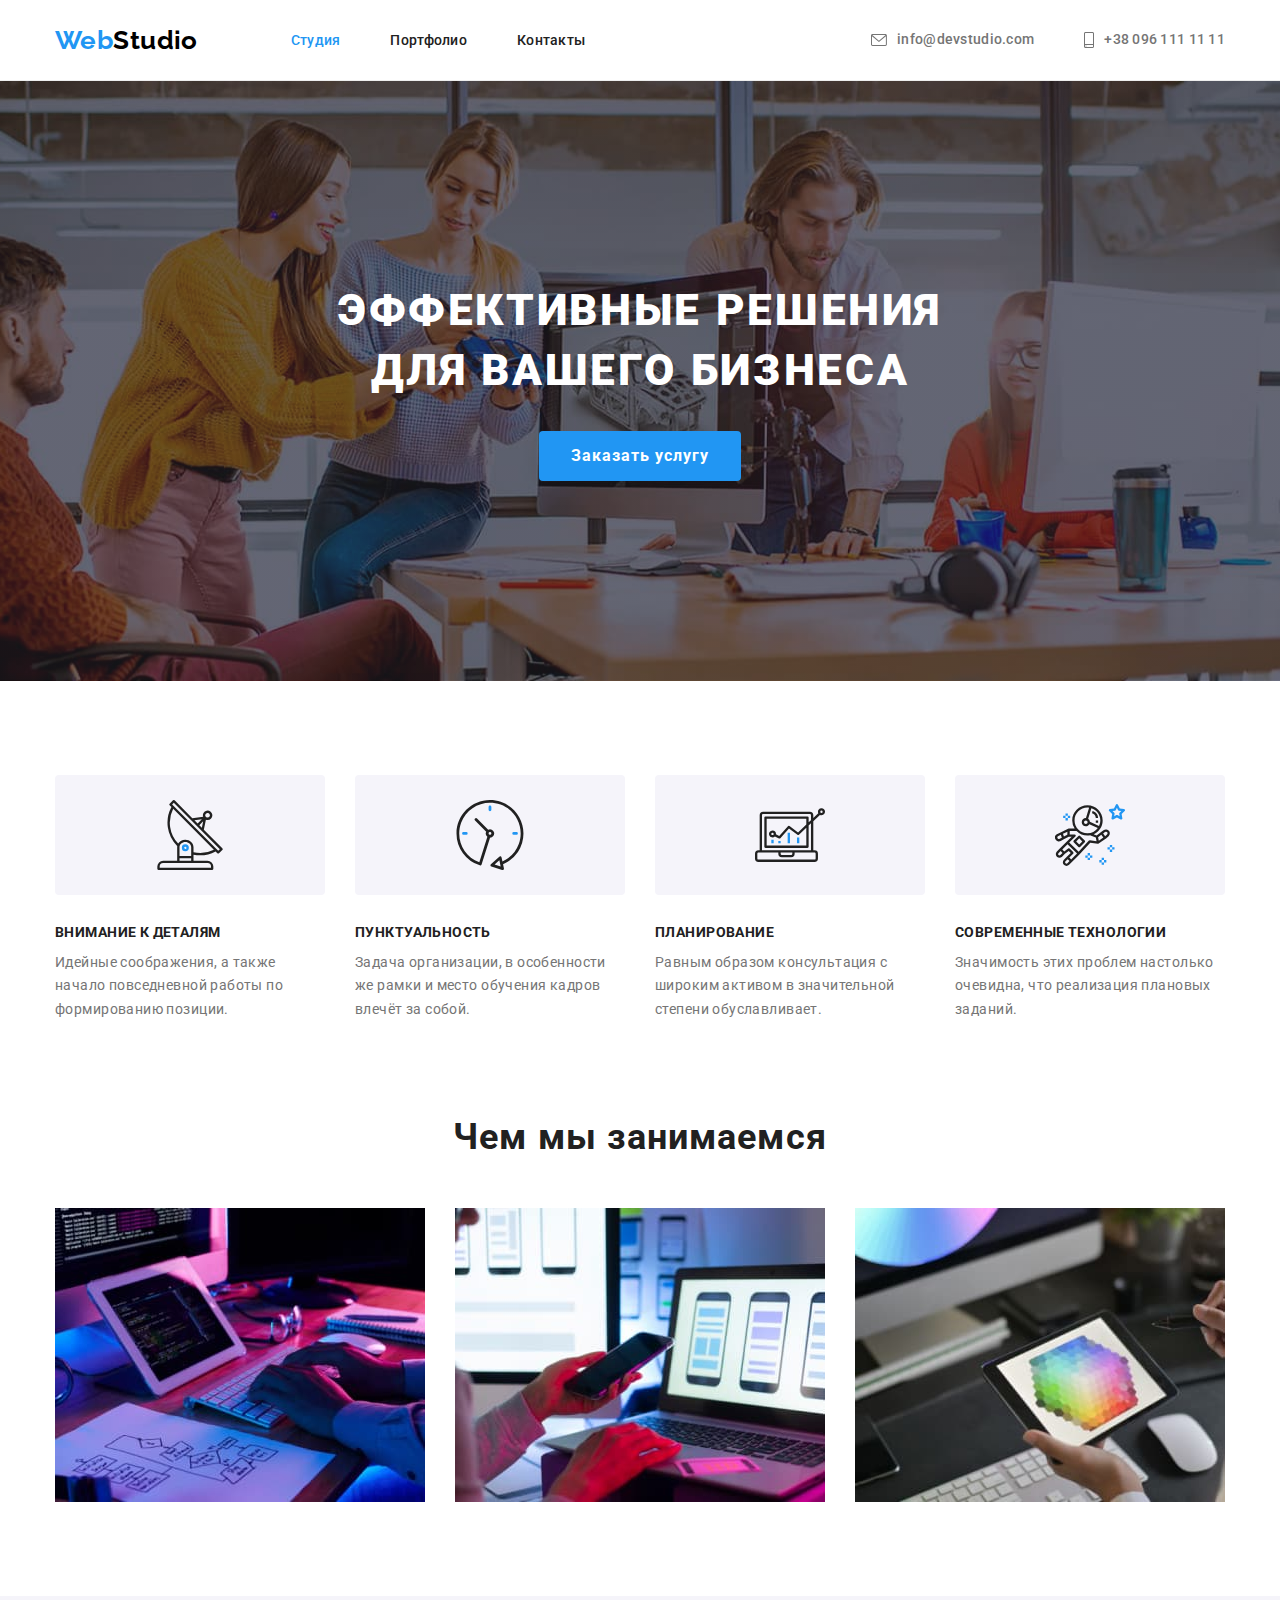
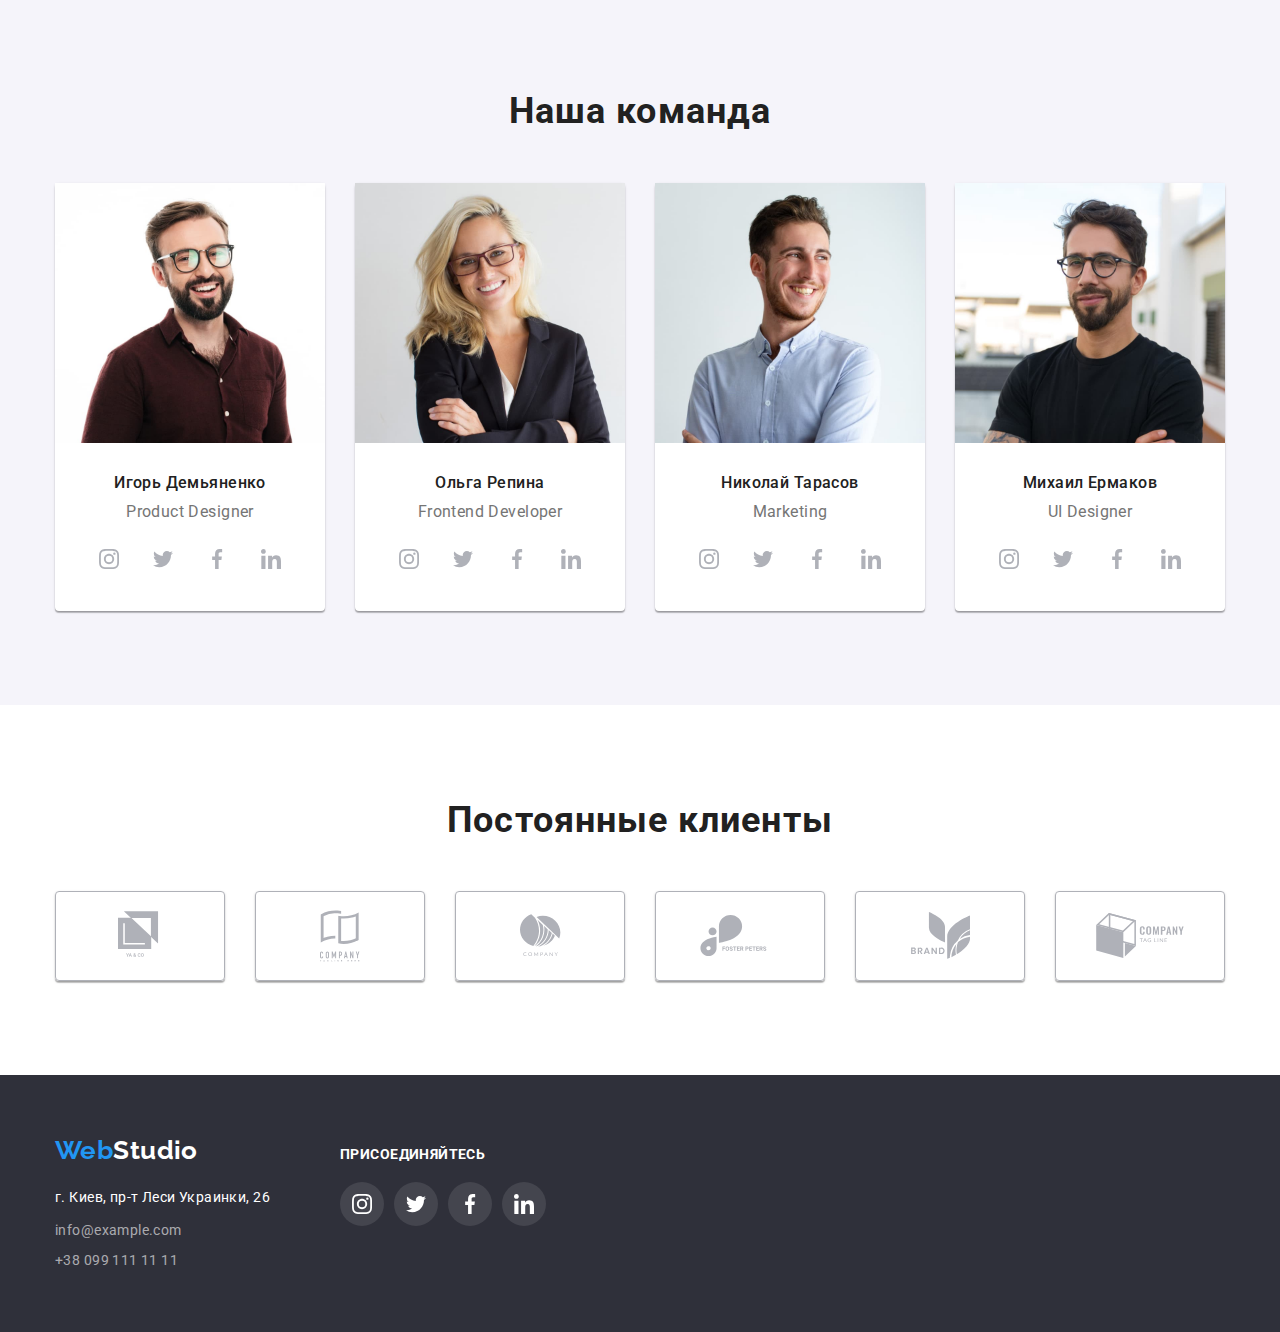
==== commit 50f32cf6: "hw4 done" ====
--- a/index.html
+++ b/index.html
@@ -1,18 +1,4 @@
 <!DOCTYPE html>
-
-<!-- проверить бэкгр-колор героя - должен быть background: #C4C4C4; и оверлей перед картинкой background: rgba(47, 48, 58, 0.4); -->
-<!-- TODO: features у антенны width: 70px; height: 70px; фон background: #F5F4FA; width: 270px; height: 120px; соскругленными краями border-radius: 4px; -->
-<!-- TODO: выбрать методологию названий классов и поменятьих в соответствии -->
-<!-- иконки центрировать как флексы -->
-<!-- на ховер родителя иконка через каррент колор -->
-<!-- outline-none для фокусных элементов и вместо этого тень. -->
-<!-- для имжей в тумбах добавить видс и хейтс 100% и обжектфитКовер, а тумбам указывать высоту из макета -->
-<!-- везде где есть width поменять на  max-width для отзывчивой верстки потом -->
-<!-- если надо inline-block то юзай inline-flex -->
-<!-- фон чаще всего это "имадж, норепит, кавер, центер" -->
-<!-- Герою не нужен контейнет. только макс-видтх1600 -->
-<!-- свг ставить через спрайт инлайн свг -->
-
 <html lang="ru">
   <head>
     <meta charset="UTF-8" />
@@ -38,6 +24,12 @@
     <!-- Основные стили -->
     <link rel="stylesheet" href="./css/styles.css" />
   </head>
+
+  <!-- TODO: выбрать методологию названий классов и поменятьих в соответствии -->
+  <!-- везде где есть width поменять на  max-width для отзывчивой верстки потом -->
+  <!-- если надо inline-block то юзай inline-flex -->
+  <!-- фон чаще всего это "имадж, норепит, кавер, центер" -->
+  <!-- Current через псевдо!!! -->
 
   <body>
     <header>
@@ -69,7 +61,6 @@
           </a>
 
           <a href="tel:+380961111111" class="address-item">
-            <!-- TODO: fix this -->
             <svg class="address-icon" width="10" height="16">
               <use href="./images/icons.svg#smartphone"></use>
             </svg>
@@ -212,7 +203,12 @@
                 <p class="card-item" lang="en">Product Designer</p>
                 <ul class="social-links">
                   <li class="social-links-item">
-                    <a class="social-link instagram" href="#">
+                    <a
+                      class="social-link instagram"
+                      href="#"
+                      rel="nofollow noopener noreferrer"
+                      target="blanc"
+                    >
                       <svg class="features-icon" height="20" width="20">
                         <use href="./images/icons.svg#instagram-2"></use>
                       </svg>
@@ -220,7 +216,12 @@
                   </li>
 
                   <li class="social-links-item">
-                    <a class="social-link twitter" href="#">
+                    <a
+                      class="social-link twitter"
+                      href="#"
+                      rel="nofollow noopener noreferrer"
+                      target="blanc"
+                    >
                       <svg class="features-icon" height="20" width="20">
                         <use href="./images/icons.svg#twitter-1"></use>
                       </svg>
@@ -228,7 +229,12 @@
                   </li>
 
                   <li class="social-links-item">
-                    <a class="social-link facebook" href="#">
+                    <a
+                      class="social-link facebook"
+                      href="#"
+                      rel="nofollow noopener noreferrer"
+                      target="blanc"
+                    >
                       <svg class="features-icon" height="20" width="20">
                         <use href="./images/icons.svg#facebook-1"></use>
                       </svg>
@@ -236,7 +242,12 @@
                   </li>
 
                   <li class="social-links-item">
-                    <a class="social-link linkedin" href="#">
+                    <a
+                      class="social-link linkedin"
+                      href="#"
+                      rel="nofollow noopener noreferrer"
+                      target="blanc"
+                    >
                       <svg class="features-icon" height="20" width="20">
                         <use href="./images/icons.svg#linkedin-1"></use>
                       </svg>
@@ -259,7 +270,12 @@
                 <p class="card-item" lang="en">Frontend Developer</p>
                 <ul class="social-links">
                   <li class="social-links-item">
-                    <a class="social-link instagram" href="#">
+                    <a
+                      class="social-link instagram"
+                      href="#"
+                      rel="nofollow noopener noreferrer"
+                      target="blanc"
+                    >
                       <svg class="features-icon" height="20" width="20">
                         <use href="./images/icons.svg#instagram-2"></use>
                       </svg>
@@ -267,7 +283,12 @@
                   </li>
 
                   <li class="social-links-item">
-                    <a class="social-link twitter" href="#">
+                    <a
+                      class="social-link twitter"
+                      href="#"
+                      rel="nofollow noopener noreferrer"
+                      target="blanc"
+                    >
                       <svg class="features-icon" height="20" width="20">
                         <use href="./images/icons.svg#twitter-1"></use>
                       </svg>
@@ -275,7 +296,12 @@
                   </li>
 
                   <li class="social-links-item">
-                    <a class="social-link facebook" href="#">
+                    <a
+                      class="social-link facebook"
+                      href="#"
+                      rel="nofollow noopener noreferrer"
+                      target="blanc"
+                    >
                       <svg class="features-icon" height="20" width="20">
                         <use href="./images/icons.svg#facebook-1"></use>
                       </svg>
@@ -283,7 +309,12 @@
                   </li>
 
                   <li class="social-links-item">
-                    <a class="social-link linkedin" href="#">
+                    <a
+                      class="social-link linkedin"
+                      href="#"
+                      rel="nofollow noopener noreferrer"
+                      target="blanc"
+                    >
                       <svg class="features-icon" height="20" width="20">
                         <use href="./images/icons.svg#linkedin-1"></use>
                       </svg>
@@ -306,7 +337,12 @@
                 <p class="card-item" lang="en">Marketing</p>
                 <ul class="social-links">
                   <li class="social-links-item">
-                    <a class="social-link instagram" href="#">
+                    <a
+                      class="social-link instagram"
+                      href="#"
+                      rel="nofollow noopener noreferrer"
+                      target="blanc"
+                    >
                       <svg class="features-icon" height="20" width="20">
                         <use href="./images/icons.svg#instagram-2"></use>
                       </svg>
@@ -314,7 +350,12 @@
                   </li>
 
                   <li class="social-links-item">
-                    <a class="social-link twitter" href="#">
+                    <a
+                      class="social-link twitter"
+                      href="#"
+                      rel="nofollow noopener noreferrer"
+                      target="blanc"
+                    >
                       <svg class="features-icon" height="20" width="20">
                         <use href="./images/icons.svg#twitter-1"></use>
                       </svg>
@@ -322,7 +363,12 @@
                   </li>
 
                   <li class="social-links-item">
-                    <a class="social-link facebook" href="#">
+                    <a
+                      class="social-link facebook"
+                      href="#"
+                      rel="nofollow noopener noreferrer"
+                      target="blanc"
+                    >
                       <svg class="features-icon" height="20" width="20">
                         <use href="./images/icons.svg#facebook-1"></use>
                       </svg>
@@ -330,7 +376,12 @@
                   </li>
 
                   <li class="social-links-item">
-                    <a class="social-link linkedin" href="#">
+                    <a
+                      class="social-link linkedin"
+                      href="#"
+                      rel="nofollow noopener noreferrer"
+                      target="blanc"
+                    >
                       <svg class="features-icon" height="20" width="20">
                         <use href="./images/icons.svg#linkedin-1"></use>
                       </svg>
@@ -353,7 +404,12 @@
                 <p class="card-item" lang="en">UI Designer</p>
                 <ul class="social-links">
                   <li class="social-links-item">
-                    <a class="social-link instagram" href="#">
+                    <a
+                      class="social-link instagram"
+                      href="#"
+                      rel="nofollow noopener noreferrer"
+                      target="blanc"
+                    >
                       <svg class="features-icon" height="20" width="20">
                         <use href="./images/icons.svg#instagram-2"></use>
                       </svg>
@@ -361,7 +417,12 @@
                   </li>
 
                   <li class="social-links-item">
-                    <a class="social-link twitter" href="#">
+                    <a
+                      class="social-link twitter"
+                      href="#"
+                      rel="nofollow noopener noreferrer"
+                      target="blanc"
+                    >
                       <svg class="features-icon" height="20" width="20">
                         <use href="./images/icons.svg#twitter-1"></use>
                       </svg>
@@ -369,7 +430,12 @@
                   </li>
 
                   <li class="social-links-item">
-                    <a class="social-link facebook" href="#">
+                    <a
+                      class="social-link facebook"
+                      href="#"
+                      rel="nofollow noopener noreferrer"
+                      target="blanc"
+                    >
                       <svg class="features-icon" height="20" width="20">
                         <use href="./images/icons.svg#facebook-1"></use>
                       </svg>
@@ -377,7 +443,12 @@
                   </li>
 
                   <li class="social-links-item">
-                    <a class="social-link linkedin" href="#">
+                    <a
+                      class="social-link linkedin"
+                      href="#"
+                      rel="nofollow noopener noreferrer"
+                      target="blanc"
+                    >
                       <svg class="features-icon" height="20" width="20">
                         <use href="./images/icons.svg#linkedin-1"></use>
                       </svg>
@@ -396,15 +467,25 @@
           <h2 class="section-title">Постоянные клиенты</h2>
           <ul class="card-set">
             <li class="card-set-item">
-              <a class="client-link" href="#">
+              <a
+                class="client-link"
+                href="#"
+                rel="nofollow noopener noreferrer"
+                target="blanc"
+              >
                 <svg class="features-icon" width="44.27" height="49.23">
                   <use href="./images/icons.svg#logo-1"></use>
                 </svg>
               </a>
             </li>
-            <!-- TODO: fix client logo and do footer sociass -->
-            <li class="card-set-item">
-              <a class="client-link" href="#">
+
+            <li class="card-set-item">
+              <a
+                class="client-link"
+                href="#"
+                rel="nofollow noopener noreferrer"
+                target="blanc"
+              >
                 <svg class="features-icon" width="40" height="52">
                   <use href="./images/icons.svg#logo-2"></use>
                 </svg>
@@ -412,7 +493,12 @@
             </li>
 
             <li class="card-set-item">
-              <a class="client-link" href="#">
+              <a
+                class="client-link"
+                href="#"
+                rel="nofollow noopener noreferrer"
+                target="blanc"
+              >
                 <svg class="features-icon" width="41" height="42.6">
                   <use href="./images/icons.svg#logo-3"></use>
                 </svg>
@@ -420,7 +506,12 @@
             </li>
 
             <li class="card-set-item">
-              <a class="client-link" href="#">
+              <a
+                class="client-link"
+                href="#"
+                rel="nofollow noopener noreferrer"
+                target="blanc"
+              >
                 <svg class="features-icon" width="79.66" height="42.02">
                   <use href="./images/icons.svg#logo-4"></use>
                 </svg>
@@ -428,7 +519,12 @@
             </li>
 
             <li class="card-set-item">
-              <a class="client-link" href="#">
+              <a
+                class="client-link"
+                href="#"
+                rel="nofollow noopener noreferrer"
+                target="blanc"
+              >
                 <svg class="features-icon" width="59" height="47">
                   <use href="./images/icons.svg#logo-5"></use>
                 </svg>
@@ -436,7 +532,12 @@
             </li>
 
             <li class="card-set-item">
-              <a class="client-link" href="#">
+              <a
+                class="client-link"
+                href="#"
+                rel="nofollow noopener noreferrer"
+                target="blanc"
+              >
                 <svg class="features-icon" width="88.48" height="45.44">
                   <use href="./images/icons.svg#logo-6"></use>
                 </svg>
@@ -447,25 +548,89 @@
       </section>
     </main>
 
-    <footer>
+    <footer class="footer">
       <div class="container">
-        <a href="./index.html" lang="en" class="logo">
-          Web<span class="logo-part">Studio</span>
-        </a>
-        <address id="contacts" class="address-list">
-          <a
-            href="https://goo.gl/maps/3aquBBFfu6E2QgFt6"
-            class="address-item map"
-            rel="nofollow noopener noreferrer"
-          >
-            г. Киев, пр-т Леси Украинки, 26
+        <div class="footer-address-sidebar">
+          <a href="./index.html" lang="en" class="logo">
+            Web<span class="logo-part">Studio</span>
           </a>
-
-          <a href="mailto:info@example.com" lang="en" class="address-item"
-            >info@example.com</a
-          >
-          <a href="tel:+380991111111" class="address-item">+38 099 111 11 11</a>
-        </address>
+          <address id="contacts" class="address-list">
+            <a
+              href="https://goo.gl/maps/3aquBBFfu6E2QgFt6"
+              class="address-item map"
+              rel="nofollow noopener noreferrer"
+              target="blanc"
+            >
+              г. Киев, пр-т Леси Украинки, 26
+            </a>
+
+            <a href="mailto:info@example.com" lang="en" class="address-item">
+              info@example.com
+            </a>
+
+            <a href="tel:+380991111111" class="address-item">
+              +38 099 111 11 11
+            </a>
+          </address>
+        </div>
+
+        <div class="footer-socials-sidebar">
+          <p>присоединяйтесь</p>
+
+          <ul class="social-links">
+            <li class="social-links-item">
+              <a
+                class="social-link instagram"
+                href="#"
+                rel="nofollow noopener noreferrer"
+                target="blanc"
+              >
+                <svg class="features-icon" height="20" width="20">
+                  <use href="./images/icons.svg#instagram-2"></use>
+                </svg>
+              </a>
+            </li>
+
+            <li class="social-links-item">
+              <a
+                class="social-link twitter"
+                href="#"
+                rel="nofollow noopener noreferrer"
+                target="blanc"
+              >
+                <svg class="features-icon" height="20" width="20">
+                  <use href="./images/icons.svg#twitter-1"></use>
+                </svg>
+              </a>
+            </li>
+
+            <li class="social-links-item">
+              <a
+                class="social-link facebook"
+                href="#"
+                rel="nofollow noopener noreferrer"
+                target="blanc"
+              >
+                <svg class="features-icon" height="20" width="20">
+                  <use href="./images/icons.svg#facebook-1"></use>
+                </svg>
+              </a>
+            </li>
+
+            <li class="social-links-item">
+              <a
+                class="social-link linkedin"
+                href="#"
+                rel="nofollow noopener noreferrer"
+                target="blanc"
+              >
+                <svg class="features-icon" height="20" width="20">
+                  <use href="./images/icons.svg#linkedin-1"></use>
+                </svg>
+              </a>
+            </li>
+          </ul>
+        </div>
       </div>
     </footer>
   </body>
--- a/css/styles.css
+++ b/css/styles.css
@@ -13,6 +13,14 @@
   --card-set-gap: 30px; /* set-gap between cards for adaptive grid */
   --border-color: #eeeeee; /* Border-color for portfolio */
   --social-link-color: #afb1b8; /* social-link color */
+  --hero-bg-color: #c4c4c4; /* bg for hero */
+  --hero-overlay-color: rgba(47, 48, 58, 0.4);
+  --footer-socials-bg-color: rgba(255, 255, 255, 0.1);
+  --box-shadow: 0px 1px 3px rgba(0, 0, 0, 0.12), 0px 1px 1px rgba(0, 0, 0, 0.14),
+    0px 2px 1px rgba(0, 0, 0, 0.2);
+
+  --portfolio-box-shadow: 0px 1px 1px rgba(0, 0, 0, 0.12),
+    0px 4px 4px rgba(0, 0, 0, 0.06), 1px 4px 6px rgba(0, 0, 0, 0.16);
 }
 
 /* Transform text to uppercase */
@@ -38,7 +46,7 @@
   margin-left: auto;
   margin-right: auto;
 
-  outline: 2px dotted tomato;
+  /* outline: 2px dotted tomato; */
 }
 
 header .container {
@@ -92,8 +100,9 @@
   margin-top: var(--card-set-gap);
   margin-left: var(--card-set-gap);
 
-  box-shadow: 0px 1px 3px rgba(0, 0, 0, 0.12), 0px 1px 1px rgba(0, 0, 0, 0.14),
-    0px 2px 1px rgba(0, 0, 0, 0.2);
+  /* box-shadow: 0px 1px 3px rgba(0, 0, 0, 0.12), 0px 1px 1px rgba(0, 0, 0, 0.14), 0px 2px 1px rgba(0, 0, 0, 0.2); */
+  box-shadow: var(--box-shadow);
+
   border-radius: 4px;
   text-align: center;
 
@@ -114,7 +123,9 @@
   max-width: 100%;
 
   /* высоту для современных браузеров ставить тут не обязательно */
-  height: auto;
+  height: 100%;
+
+  object-fit: cover;
 }
 
 .card-content {
@@ -138,8 +149,24 @@
   margin-left: auto;
   margin-right: auto;
 
-  background-color: var(--primary-background-color);
-  background-image: url(../images/hero.jpg);
+  /* position: absolute;
+  width: 1600px;
+  height: 600px;
+  left: 0px;
+  top: 80px;
+  background: url(new_photo.jpg); */
+
+  background-color: var(--hero-bg-color);
+
+  /* background-image: url(../images/hero.jpg); */
+  background-image: linear-gradient(
+      to top,
+      var(--hero-overlay-color),
+      var(--hero-overlay-color)
+    ),
+    url(../images/hero.jpg);
+
+  /* linear-gradient(var(--hero-overlay-color)); */
   background-repeat: no-repeat;
   background-size: cover;
   background-position: center;
@@ -195,11 +222,15 @@
 .button:focus {
   color: var(--white-color);
   background-color: var(--accent-color);
+  outline: none;
+
+  /* box-shadow: var(--box-shadow); */
 }
 
 .hero .button:hover,
 .hero .button:focus {
   background-color: var(--hover-background-color);
+  outline: none;
 } /* end of Hero section */
 
 /* Logo styles */
@@ -214,6 +245,12 @@
   color: var(--accent-color);
 }
 
+.logo:hover,
+.logo:focus {
+  outline: none;
+  text-shadow: var(--box-shadow);
+}
+
 header .logo-part {
   color: var(--black-color);
 }
@@ -242,6 +279,7 @@
 .nav-link:hover,
 .nav-link:focus {
   color: var(--accent-color);
+  outline: none;
 }
 
 .current-page {
@@ -251,7 +289,18 @@
 .current-page:hover,
 .current-page:focus {
   color: var(--hover-background-color);
-}
+  text-shadow: var(--box-shadow);
+}
+
+/* 
+.current-page::after,
+.current-page::after {
+  content: '';
+  display: flex;
+  height: 10px;
+  width: 10px;
+  background-color: tomato;
+} */
 
 .features-title {
   margin-bottom: 10px;
@@ -303,6 +352,17 @@
   /* border: 1px solid var(--border-color); */
 }
 
+.portfolio-item-link {
+  display: block;
+  color: var(--primary-color);
+}
+
+.portfolio-item-link:hover,
+.portfolio-item-link:focus {
+  outline: none;
+  box-shadow: var(--portfolio-box-shadow);
+}
+
 .portfolio-title {
   margin-bottom: 4px;
   font-weight: 700;
@@ -330,8 +390,6 @@
 }
 
 .card-title {
-  /* margin-top: 30px; */
-
   color: var(--secondary-color);
   font-weight: 500;
   font-size: 16px;
@@ -350,29 +408,42 @@
   line-height: 1.19;
 } /* end of main section */
 
-footer .logo-part {
+.footer .logo-part {
   color: var(--white-color);
 } /* end of Logo styles */
 
-footer .logo {
+.footer .logo {
   margin-right: 0;
   margin-bottom: 20px;
 }
 
-footer {
+.footer .logo:hover,
+.footer .logo:focus {
+  outline: none;
+  text-shadow: var(--box-shadow);
+}
+
+.footer {
   padding-top: 60px;
   padding-bottom: 60px;
   background-color: var(--primary-background-color);
 }
 
-footer > .container {
+.footer > .container {
+  display: flex;
+  flex-direction: row;
+  justify-content: flex-start;
+  align-items: baseline;
+}
+
+.footer-address-sidebar {
   display: flex;
   flex-direction: column;
   justify-content: flex-start;
   align-items: flex-start;
 }
 
-footer .address-item {
+.footer .address-item {
   margin-right: 0;
   color: var(--address-primary-color);
   font-weight: 400;
@@ -380,13 +451,13 @@
   letter-spacing: 0.03em;
 }
 
-footer .address-item:not(:last-child, .map) {
+.footer .address-item:not(:last-child, .map) {
   margin-bottom: 6px;
 
   /* background-color: red; */
 }
 
-footer .address-list {
+.footer .address-list {
   flex-direction: column;
 }
 
@@ -413,6 +484,7 @@
 .address-item:hover,
 .address-item:focus {
   color: var(--accent-color);
+  outline: none;
 }
 
 .address-list {
@@ -421,7 +493,36 @@
   align-items: flex-start;
 }
 
-/* TODO: fix this */
+.footer-socials-sidebar {
+  display: flex;
+  flex-direction: column;
+  justify-content: flex-start;
+  align-items: flex-start;
+  margin-left: 70px;
+
+  font-weight: 700;
+  line-height: 1.15;
+  letter-spacing: 0.03em;
+  text-transform: uppercase;
+  color: var(--white-color);
+}
+
+.footer .social-links {
+  margin-top: 20px;
+  min-width: 206px;
+}
+
+.footer .social-link {
+  background-color: var(--footer-socials-bg-color);
+  fill: var(--white-color);
+}
+
+.footer .social-link:focus,
+.footer .social-link:hover {
+  background-color: var(--accent-color);
+  outline: none;
+}
+
 .address-icon {
   margin-right: 10px;
   fill: currentColor;
@@ -502,9 +603,16 @@
 }
 
 .features .card-thumb {
+  display: flex;
+  justify-content: center;
+  align-items: center;
   margin-bottom: 30px;
-  padding: 25px 100px;
-  text-align: center;
+  width: 270px;
+  height: 120px;
+
+  /* padding: 25px 100px; */
+  /* padding: auto;
+  text-align: center; */
 
   border-radius: 4px;
   background-color: var(--secondary-background-color);
@@ -530,6 +638,7 @@
 .social-link:focus {
   background-color: var(--accent-color);
   fill: var(--white-color);
+  outline: none;
 }
 
 .clients .container {
@@ -552,6 +661,7 @@
 .client-link:focus {
   border-color: var(--accent-color);
   fill: var(--accent-color);
+  outline: none;
 }
 
 .clients .card-set-item {
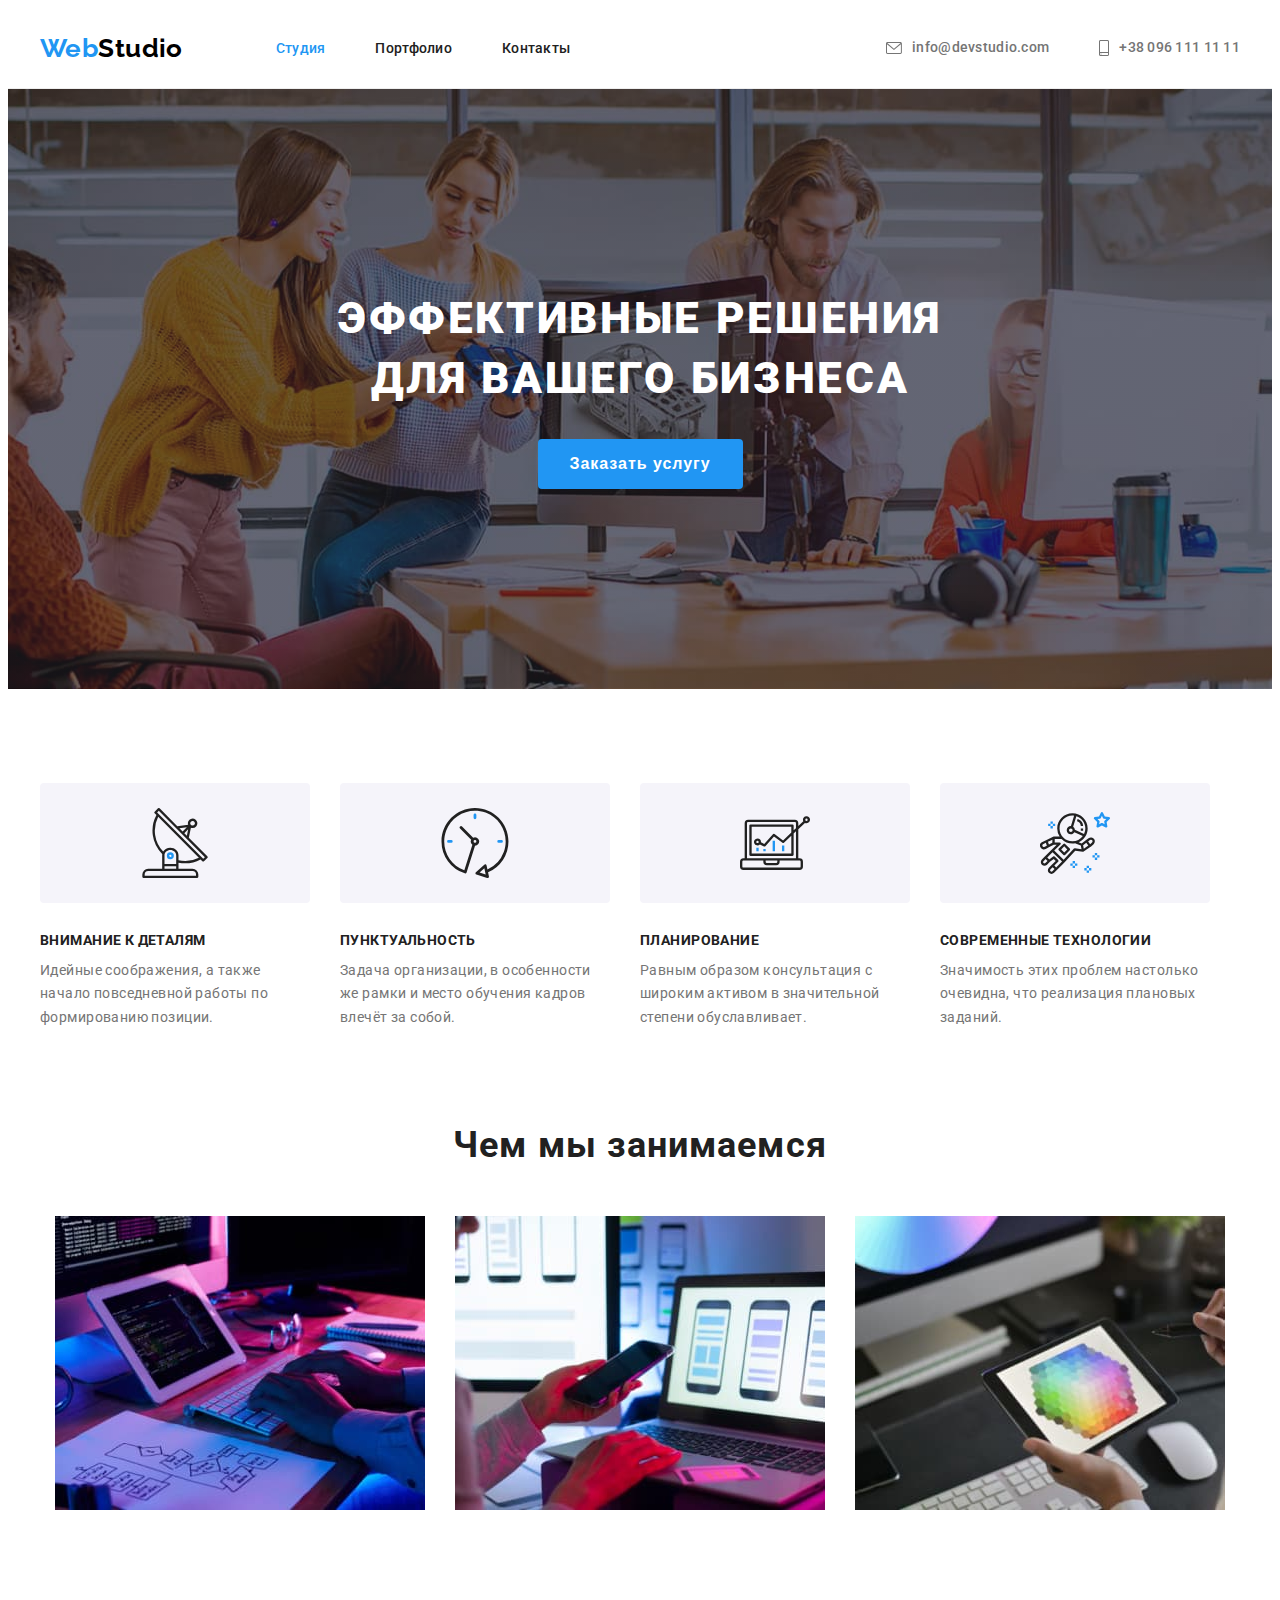
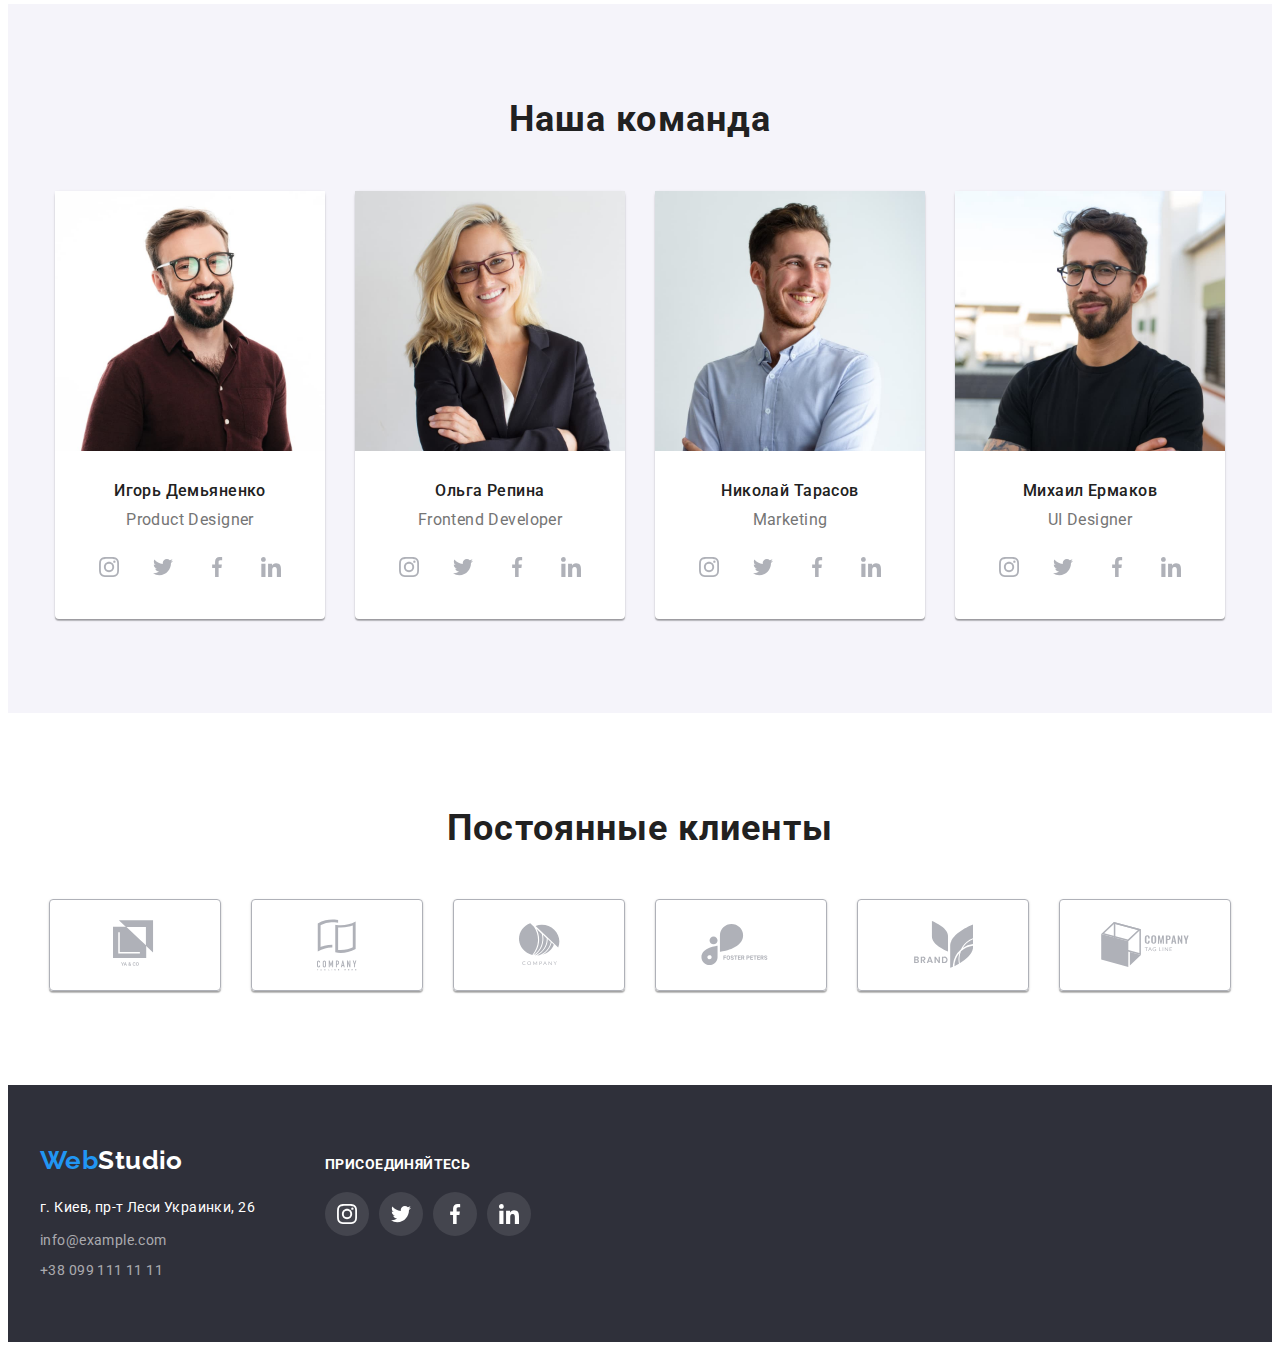
==== commit 305747cd: "merge all css to 1. link cdnjs modern-normalize" ====
--- a/index.html
+++ b/index.html
@@ -13,10 +13,15 @@
     />
 
     <!--подключен сторонний нормалайз https://github.com/sindresorhus/modern-normalize/blob/main/modern-normalize.css -->
-    <link rel="stylesheet" href="./css/modern-normalize.css" />
-
+    <!-- <link rel="stylesheet" href="./css/modern-normalize.css" /> -->
+    <link
+      rel="stylesheet"
+      href="https://cdnjs.cloudflare.com/ajax/libs/modern-normalize/1.0.0/modern-normalize.css"
+      integrity="sha512-Zx6MlUMKSVJoQ+83OwhdILe8cSEsCzfqThJd7J/VA2UrK6Ctj85p+xzqfyuNXE5B1k25uUdmJ2OzItbBy9GHAQ=="
+      crossorigin="anonymous"
+    />
     <!-- Скрыт заголовок visually-hidden.css https://gist.github.com/luxplanjay/6f6936b1bba7afe006fa9317b07b6045 -->
-    <link rel="stylesheet" href="./css/visually-hidden.css" />
+    <!-- <link rel="stylesheet" href="./css/visually-hidden.css" /> -->
 
     <!-- Тут файл для переменных цвета в основном... -->
     <!-- <link rel="stylesheet" href="./css/variables.css"> -->
--- a/css/styles.css
+++ b/css/styles.css
@@ -23,6 +23,17 @@
     0px 4px 4px rgba(0, 0, 0, 0.06), 1px 4px 6px rgba(0, 0, 0, 0.16);
 }
 
+/* Remove markers from lists */
+ul {
+  list-style: none;
+}
+
+/* Remove underline from urls */
+a {
+  text-decoration: none;
+  font-style: normal;
+}
+
 /* Transform text to uppercase */
 .uppercase {
   text-transform: uppercase;
@@ -681,3 +692,17 @@
 
   /* width: 270px; */
 }
+
+.visually-hidden {
+  position: absolute;
+  width: 1px;
+  height: 1px;
+  margin: -1px;
+  border: 0;
+  padding: 0;
+
+  white-space: nowrap;
+  clip-path: inset(100%);
+  clip: rect(0 0 0 0);
+  overflow: hidden;
+}
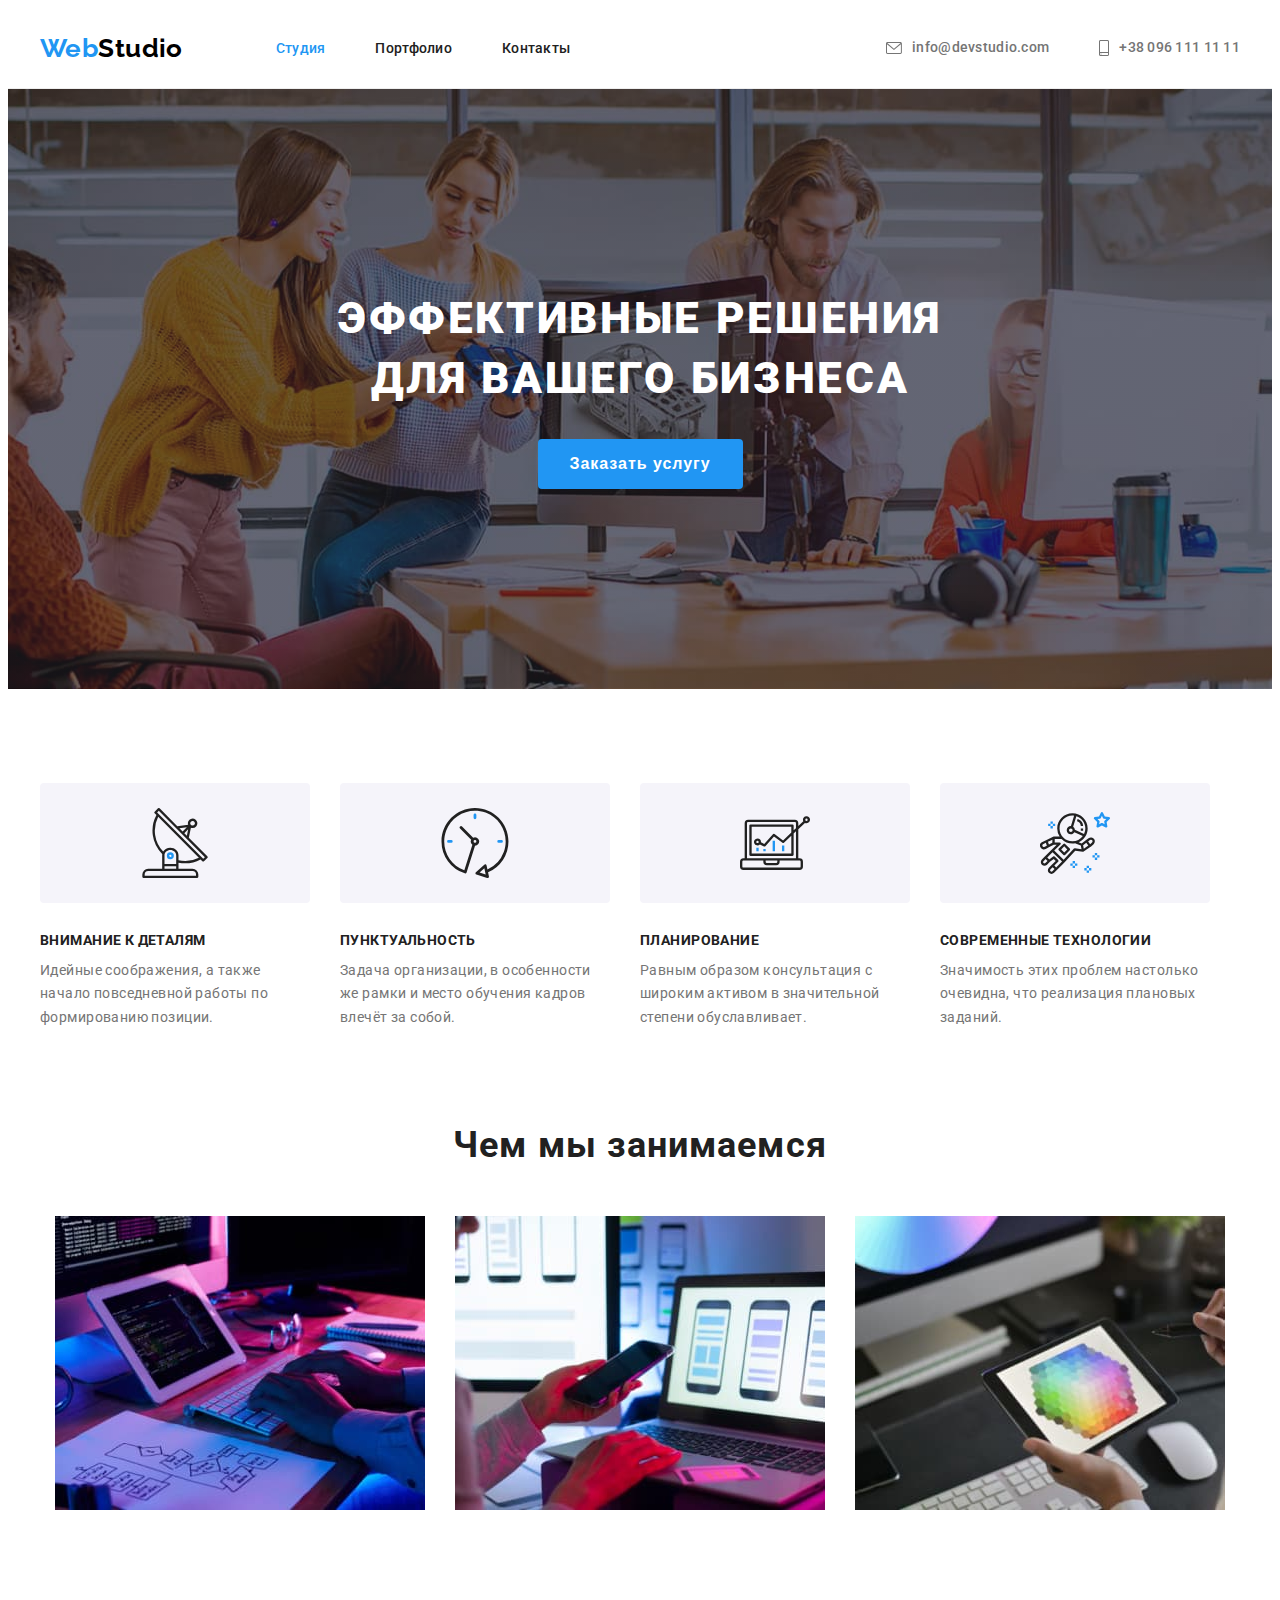
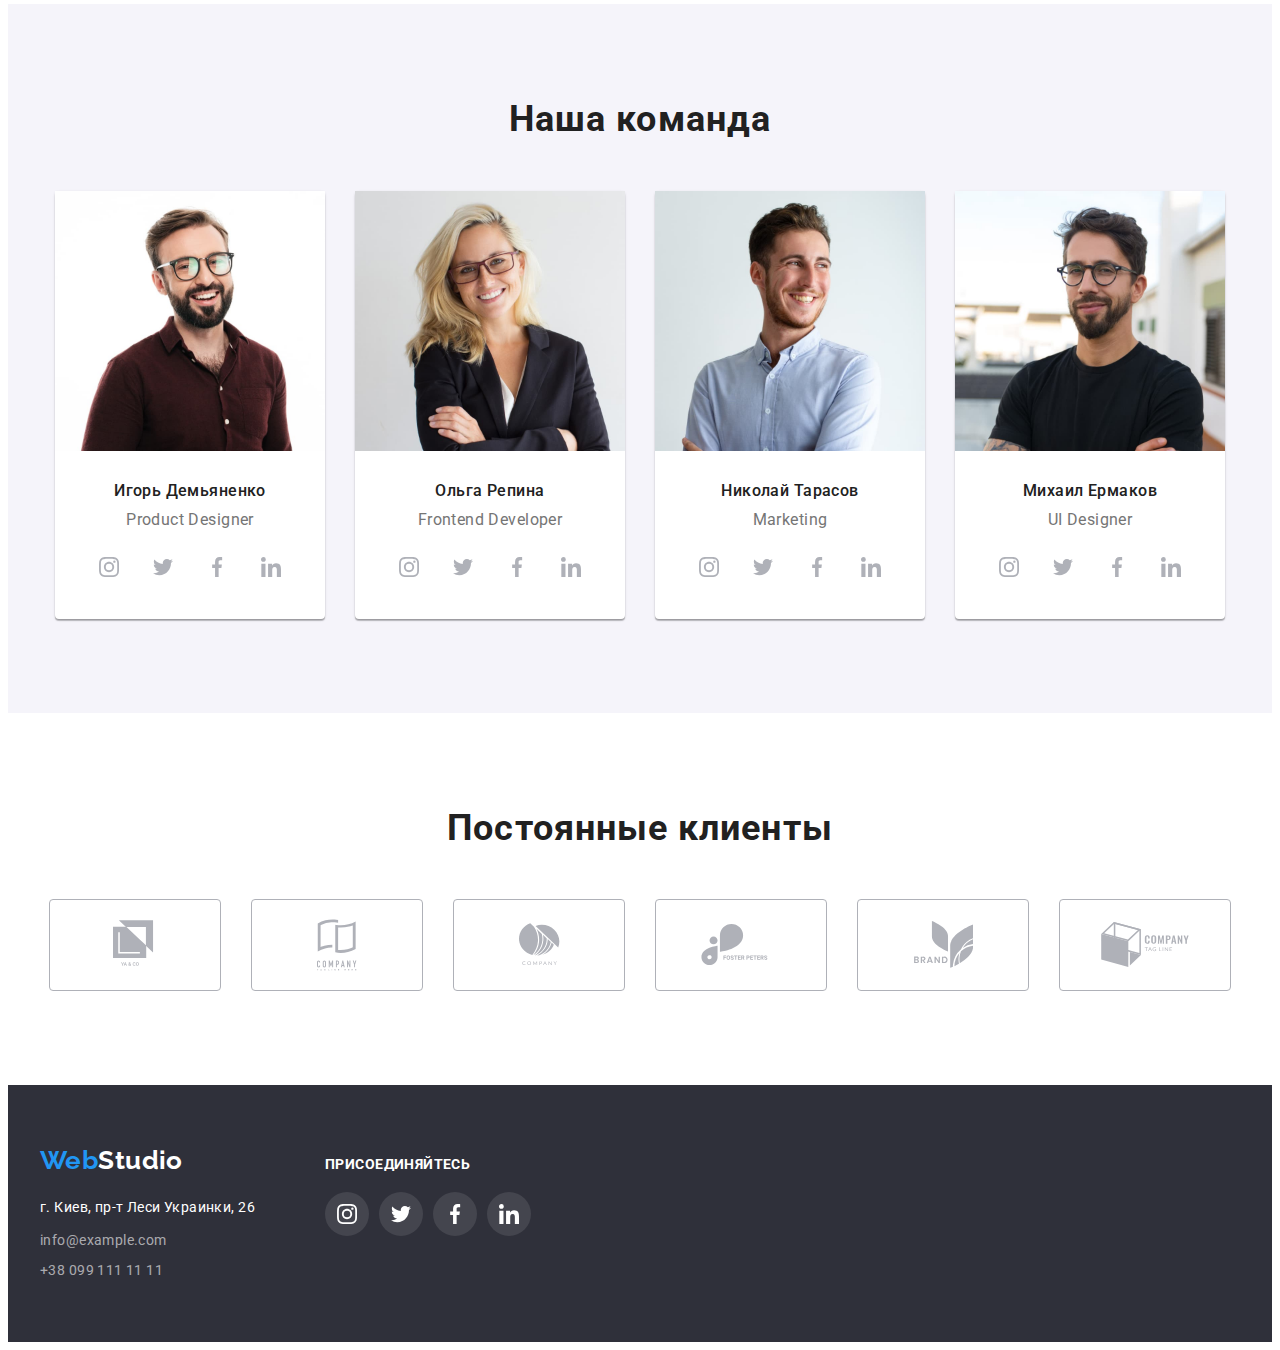
==== commit bc8caead: "TODO fix SVG viewpirts" ====
--- a/index.html
+++ b/index.html
@@ -30,6 +30,7 @@
     <link rel="stylesheet" href="./css/styles.css" />
   </head>
 
+<!--TODO: ПЕРЕПРОВЕРИТЬ ВЬЮПОРТЫ SVG ФАЙЛОВ И АТРИБУТЫ WH-->
   <!-- TODO: выбрать методологию названий классов и поменятьих в соответствии -->
   <!-- везде где есть width поменять на  max-width для отзывчивой верстки потом -->
   <!-- если надо inline-block то юзай inline-flex -->
--- a/css/styles.css
+++ b/css/styles.css
@@ -21,6 +21,8 @@
 
   --portfolio-box-shadow: 0px 1px 1px rgba(0, 0, 0, 0.12),
     0px 4px 4px rgba(0, 0, 0, 0.06), 1px 4px 6px rgba(0, 0, 0, 0.16);
+  --button-shadow: 0px 3px 1px rgba(0, 0, 0, 0.1),
+    0px 1px 2px rgba(0, 0, 0, 0.08), 0px 2px 2px rgba(0, 0, 0, 0.12);
 }
 
 /* Remove markers from lists */
@@ -235,7 +237,7 @@
   background-color: var(--accent-color);
   outline: none;
 
-  /* box-shadow: var(--box-shadow); */
+  box-shadow: var(--button-shadow);
 }
 
 .hero .button:hover,
@@ -259,7 +261,8 @@
 .logo:hover,
 .logo:focus {
   outline: none;
-  text-shadow: var(--box-shadow);
+
+  /* text-shadow: var(--button-shadow); */
 }
 
 header .logo-part {
@@ -300,7 +303,8 @@
 .current-page:hover,
 .current-page:focus {
   color: var(--hover-background-color);
-  text-shadow: var(--box-shadow);
+
+  /* text-shadow: var(--button-shadow); */
 }
 
 /* 
@@ -431,7 +435,8 @@
 .footer .logo:hover,
 .footer .logo:focus {
   outline: none;
-  text-shadow: var(--box-shadow);
+
+  /* text-shadow: var(--box-shadow); */
 }
 
 .footer {
@@ -687,6 +692,7 @@
     0px 2px 1px rgba(0, 0, 0, 0.2); */
   border-radius: 4px;
   text-align: center;
+  box-shadow: none;
 
   background-color: var(--white-color);
 
